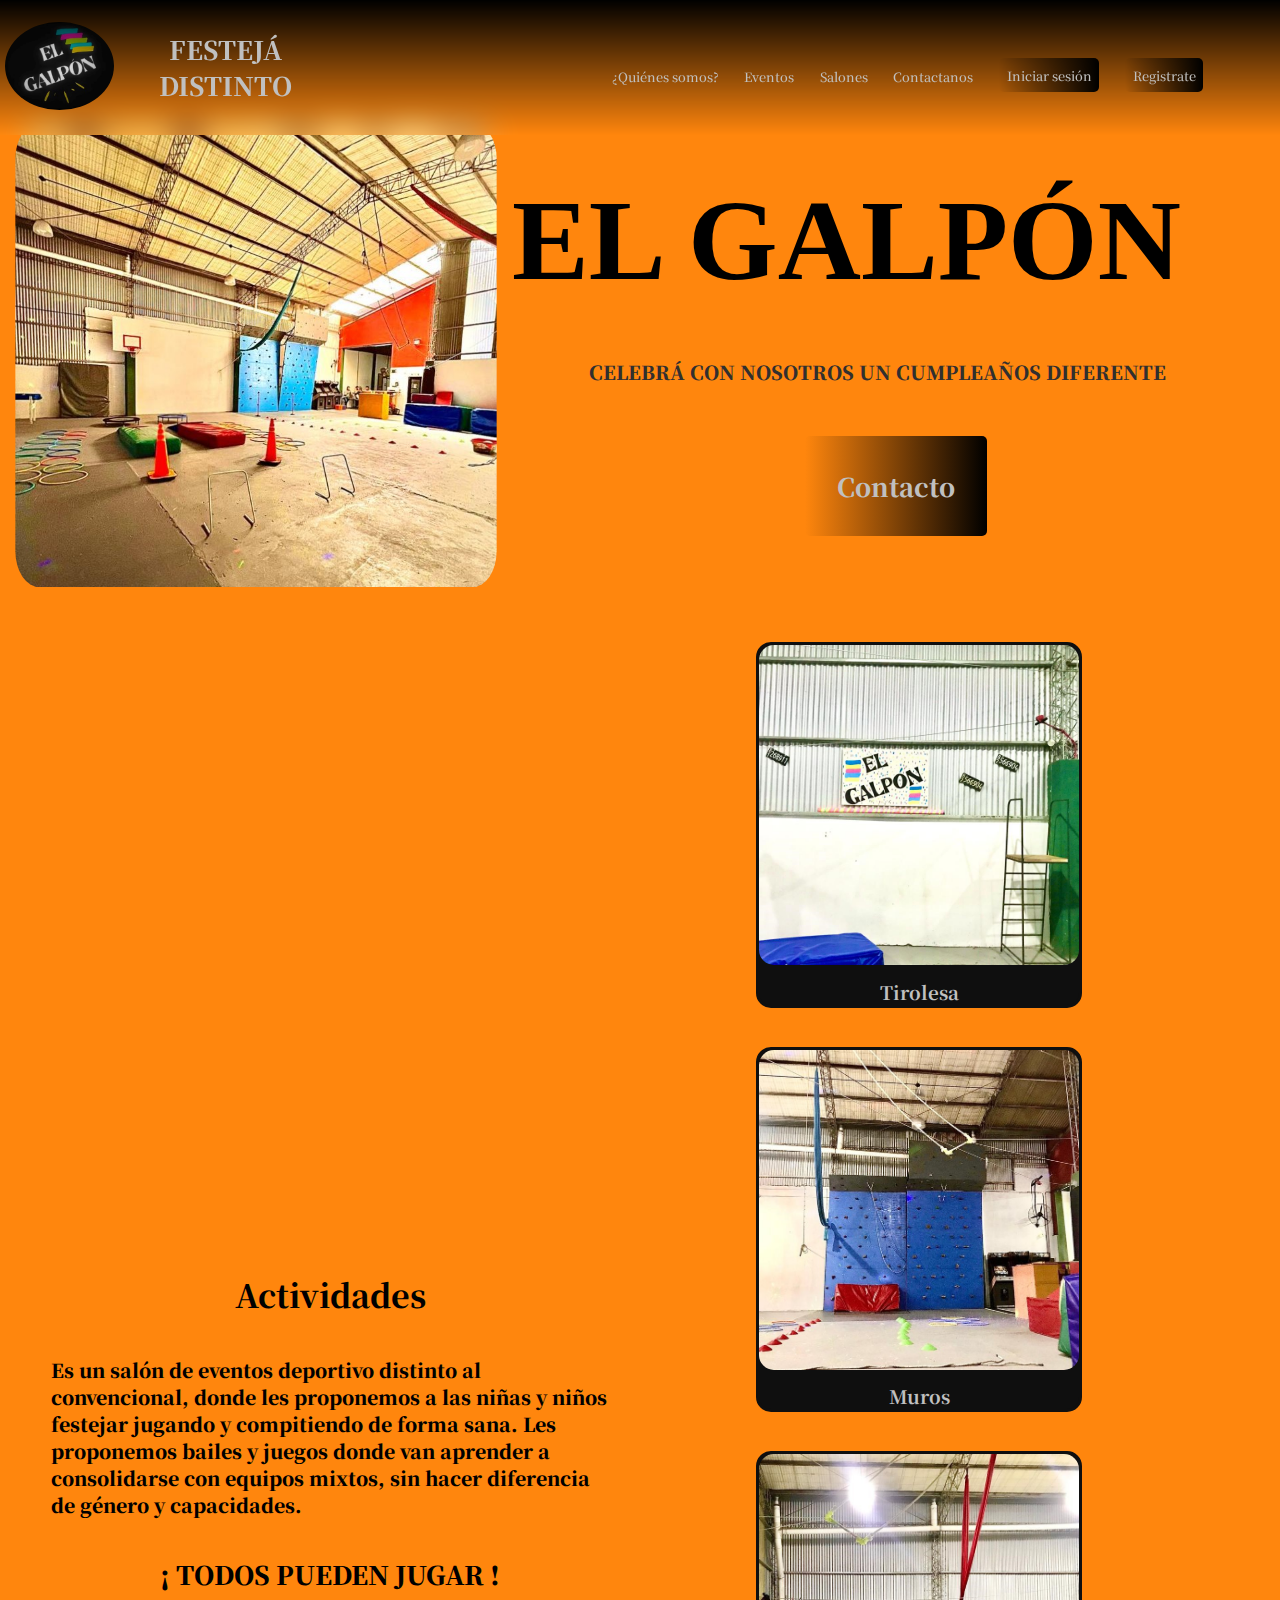
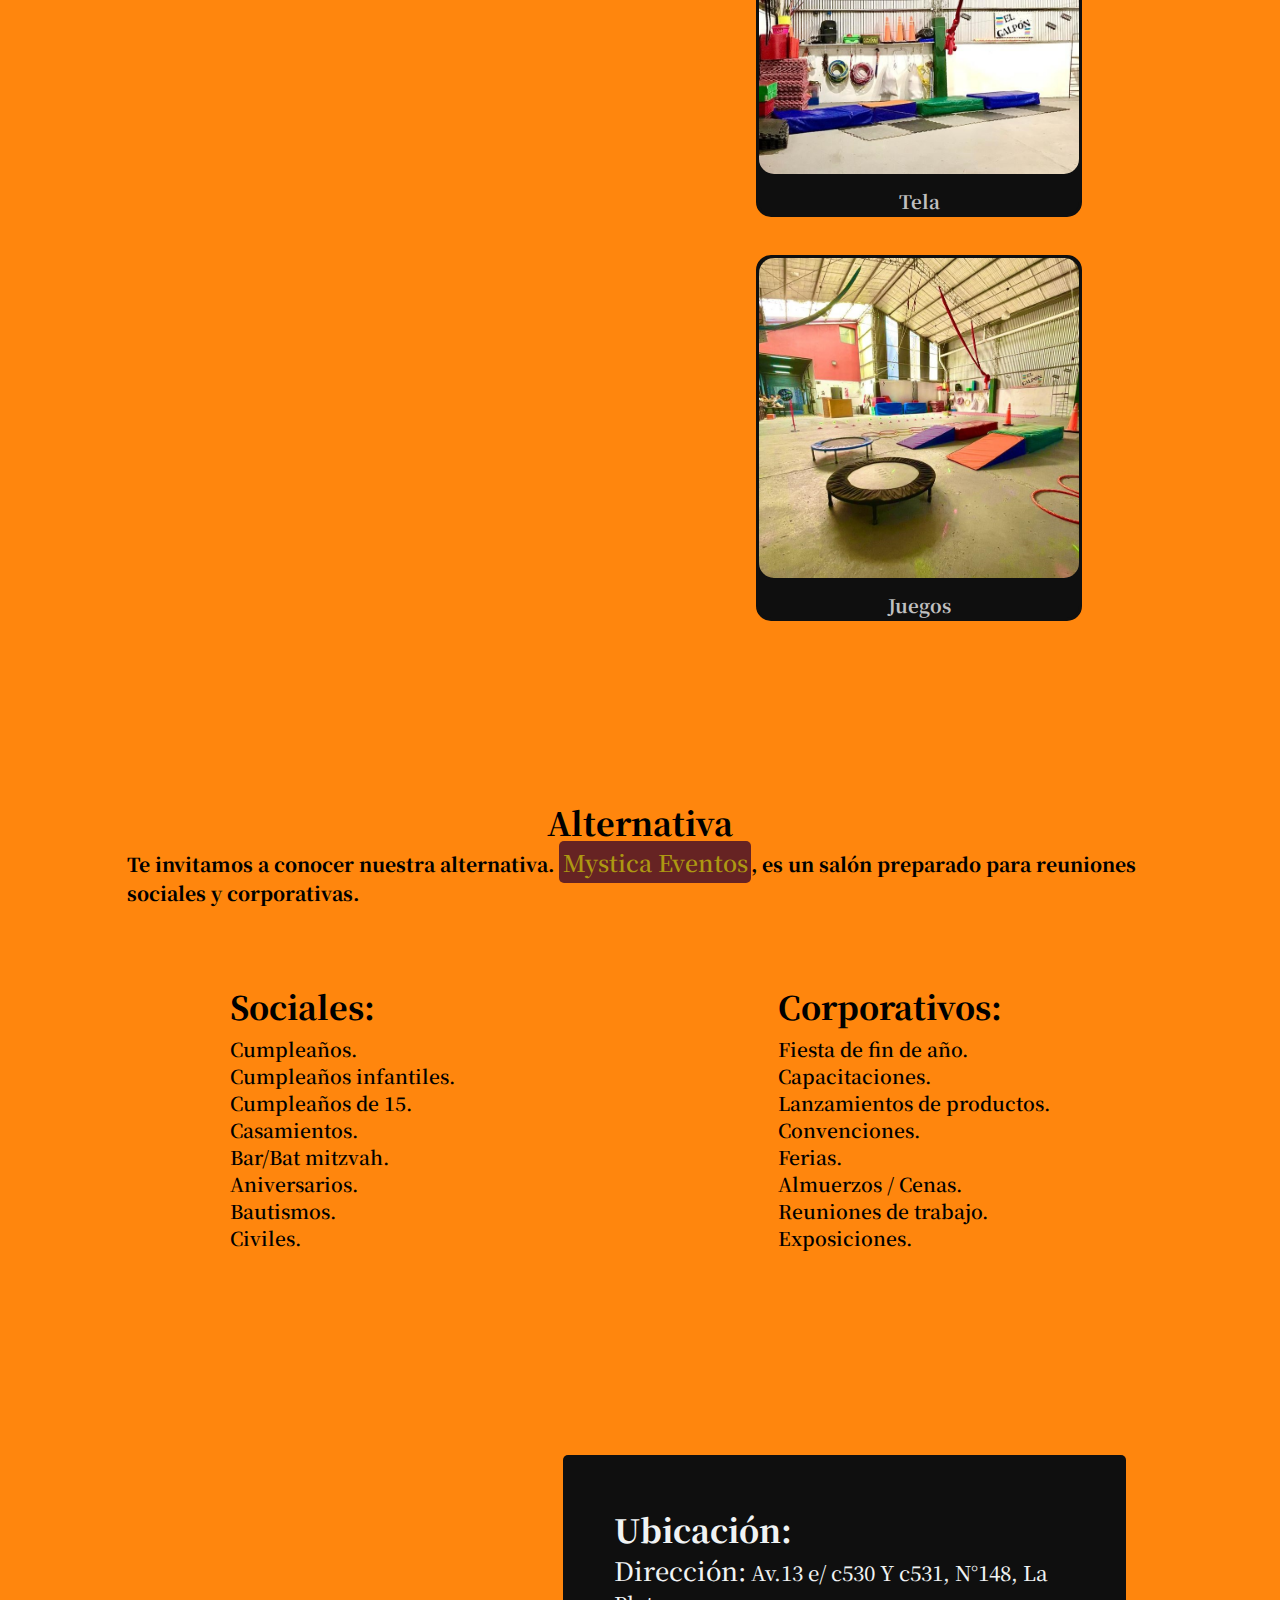
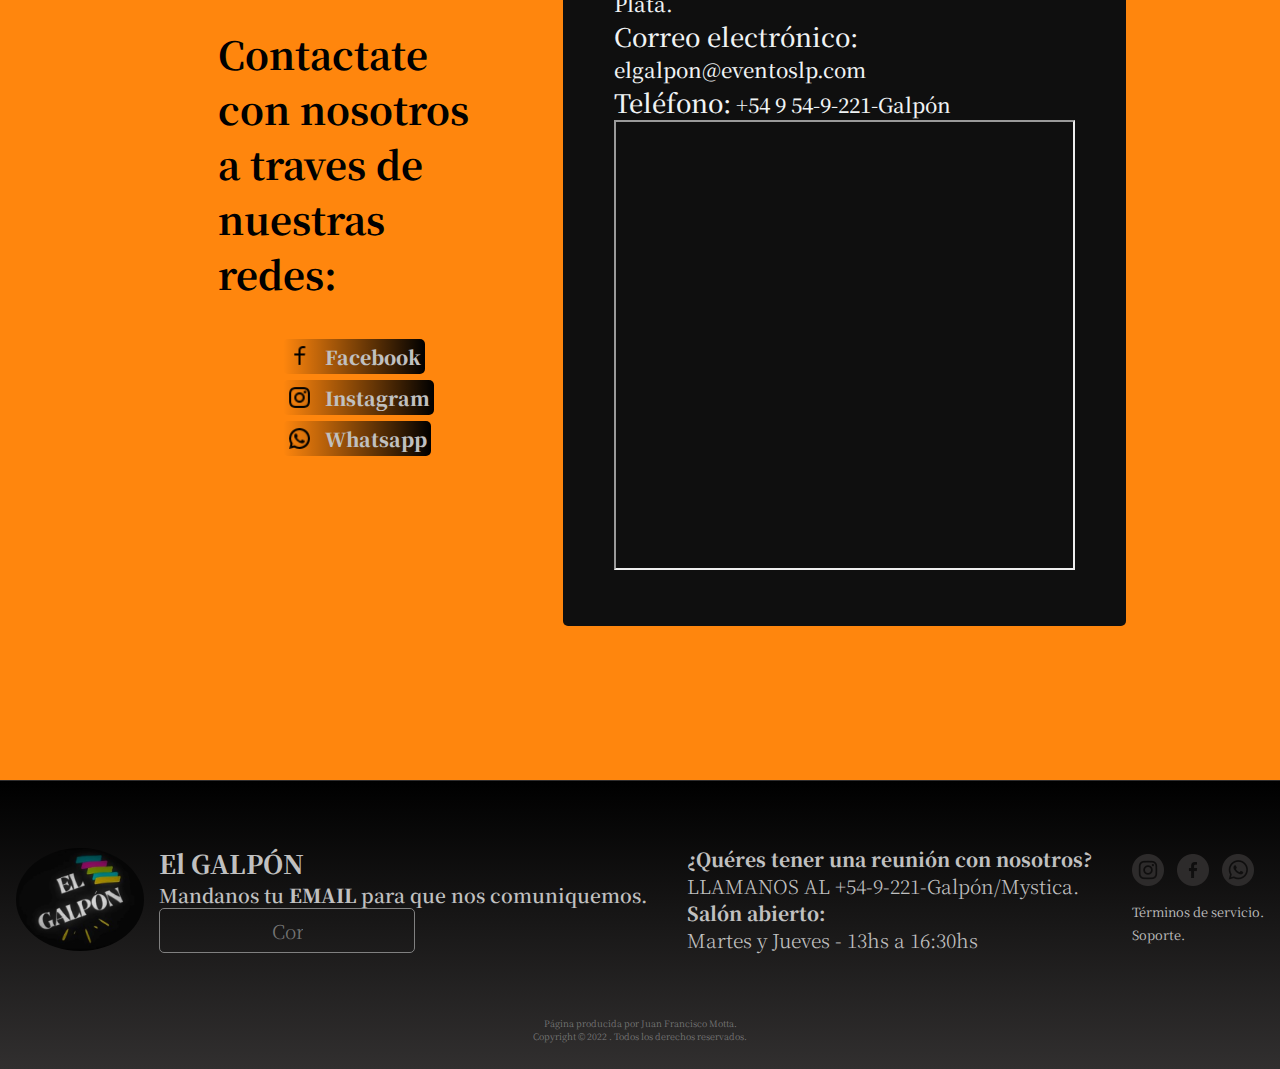
==== index.html @ e2e467c5 "1er-integrador" ====
<!DOCTYPE html>
<html lang="en">
<head>
    <meta charset="UTF-8">
    <meta http-equiv="X-UA-Compatible" content="IE=edge">
    <meta name="viewport" content="width=device-width, initial-scale=1.0">
    <title>El Galpón - eventos</title>
    <link rel="stylesheet" href="stylee.css">
    <link rel="stylesheet" href="animation.css">
    <link rel="stylesheet" href="mediaqueries.css">
</head>
<body>
    <header>
        <div class="navbar-logo">
            <a href="#hero"><img src="elgalpon3.jpg" alt="logo-galpon" class="logo-galpon"></a>
           <a href="#hero"><span>FESTEJÁ DISTINTO </span></a>
        </div>
        <nav class="navbar">
            <ul class="navbar-list">
                <li><a href="#info" target="_blanck">¿Quiénes somos?</a></li>
                <li><a href="#discover" target="_blank">Eventos</a></li>
                <li><a href="#" target="_blank">Salones</a></li>
                <li><a href="#contact" target="_blanck">Contactanos</a></li>
                <li><a href="./log-in.html" target="_blank" class="log-in">Iniciar sesión</a></li>
                <li><a href="./log-in.html" target="_blank" class="log-in">Registrate</a></li>
            </ul>
        </nav>
    </header>
    <main>
        <section id="hero">
            <img src="./juegos1.jpeg" alt="salon" class="img-hero">
            <div class="hero-info">
                <h1>EL GALPÓN</h1>
                <p>CELEBRÁ CON NOSOTROS UN CUMPLEAÑOS DIFERENTE</p>
                <span><a href="#contact">Contacto</a></span> 
            </div>
        </section>
        <section id="log-in-hero">
            <div class="button-hero">
                <a href="./log-in.html">Iniciar sesión | Registrate</a>
            </div>
            <div class="staff">
                <p>(solo para empleadas/os)</p>
            </div>
        </section>
        <section id="info">
            <div class="info-events">
                <h2>Actividades</h2>
                <p>Es un salón de eventos deportivo distinto al convencional, donde les proponemos a las niñas y niños festejar jugando y compitiendo de forma sana. Les proponemos bailes y juegos donde van aprender a consolidarse con equipos mixtos, sin hacer diferencia de género y capacidades.</p>
                <span>¡ TODOS PUEDEN JUGAR !</span> 
            </div>
            <div class="info-events-cards">
                <div class="info-card">
                    <img src="./elgalpon2A.jpg" alt="Tirolesa">
                    <h3>Tirolesa</h3>
                </div>
                <div class="info-card">
                    <img src="./muro2.jpeg" alt="Muros">
                    <h3>Muros</h3>
                </div>
                <div class="info-card">
                    <img src="./1A.jpeg" alt="telon">
                    <h3>Tela</h3>
                </div>
                <div class="info-card">
                    <img src="./juegos2A.jpeg" alt="jugos">
                    <h3>Juegos</h3>
                </div>
            </div>
        </section>
        <section id="discover">
                <div class="discover-text">
                    <h2>Alternativa</h2>
                    <p>Te invitamos a conocer nuestra alternativa. <strong>Mystica Eventos</strong>, es un salón preparado para reuniones sociales y corporativas.</p>
                </div>
                    <div class="list-events">
                        <div class="event">
                                    <h2>Sociales:</h2>
                                    <ul>
                                        <li>Cumpleaños.</li>
                                        <li>Cumpleaños infantiles.</li>
                                        <li>Cumpleaños de 15.</li>
                                        <li>Casamientos.</li>
                                        <li>Bar/Bat mitzvah.</li>
                                        <li>Aniversarios.</li>
                                        <li>Bautismos.</li>
                                        <li>Civiles.</li>
                                    </ul>
                        </div>
                        <div class="event">
                                    <h2>Corporativos:</h2>
                                    <ul>
                                        <li>Fiesta de fin de año.</li>
                                        <li>Capacitaciones.</li>
                                        <li>Lanzamientos de productos.</li>
                                        <li>Convenciones.</li>
                                        <li>Ferias.</li>
                                        <li>Almuerzos / Cenas.</li>
                                        <li>Reuniones de trabajo.</li>
                                        <li>Exposiciones.</li>
                                    </ul>
                        </div>
                    </div>
        </section>
        <section id="contact">
            <div class="contacts">
                <div class="contact-text">
                    <h2>Contactate con nosotros a traves de nuestras redes:</h2>
                </div>
                <div class="icon-contact">
                        <a class="link-contact" href="https://www.facebook.com/mystica.eventos">
                            <img src="./facebook-line.png" alt="FACEBOOK"> Facebook
                        </a>
                        <a class="link-contact" href="https://www.instagram.com/elgalponlaplata/">
                            <img src="instagram-line.png" alt="INSTAGRAM"> Instagram
                        </a>
                        <a href="#" class="link-contact">
                            <img src="whatsapp-line.png" alt="WHATSAPP"> Whatsapp
                        </a>
                </div>
            </div>
            <div class="contact-us">
                <div class="direction">
                    <h2>Ubicación:</h2>
                    <p><strong>Dirección:</strong> Av.13 e/ c530 Y c531, N°148, La Plata.</p>
                    <p><strong>Correo electrónico:</strong> elgalpon@eventoslp.com</p>
                    <p><strong>Teléfono:</strong> +54 9 54-9-221-Galpón </p>
                </div>
                <div class="maps-google">
                    <iframe src="https://www.google.com/maps/embed?pb=!1m18!1m12!1m3!1d3272.0603754816475!2d-57.979591262381184!3d-34.90493433969718!2m3!1f0!2f0!3f0!3m2!1i1024!2i768!4f13.1!3m3!1m2!1s0x95a2e7b9808b9619%3A0x720e975dc8e7f8ea!2sEl%20galp%C3%B3n%20la%20Plata!5e0!3m2!1ses-419!2sar!4v1666710011477!5m2!1ses-419!2sar" allowfullscreen="" loading="lazy" referrerpolicy="no-referrer-when-downgrade" class="map-google"></iframe>
                </div>
            </div>
        </section>
    </main>
    <footer >
        <section id="footer">
            <div class="footer-about-us">
                <div class="mail-footer">
                <img src="elgalpon3.jpg" alt="logo-galpon" class="logo-galpon-footer">
                <div class="mail-text">
                    <h3>El GALPÓN</h3>
                    <form>
                        <p>Mandanos tu <strong>EMAIL</strong> para que nos comuniquemos.</p>
                        <label for="mail"></label>
                        <input type="email" id="mail" class="mail" placeholder="Correo Electronico" >
                    </form>
                </div>
                </div>
                <div class="comunication">
                <h3>¿Quéres tener una reunión con nosotros?</h3>
                <span> LLAMANOS AL +54-9-221-Galpón/Mystica.</span>
                <h3>Salón abierto:</h3> 
                <span> Martes y Jueves - 13hs a 16:30hs</span>
                </div>
                <div class="footer-links">
                <ul class="icons-footer">
                    <li>
                        <a href="https://www.instagram.com/elgalponlaplata/"><img class="icon-footer" src="./instagram.png" alt="INSTAGRAM"></a>
                    </li>
                    <li>
                        <a href="https://www.facebook.com/mystica.eventos"><img class="icon-footer" src="./facebook.png" alt="FACEBOOK"></a>
                    </li>
                    <li>
                        <a href="#"><img class="icon-footer" src="./whatsapp.png"></a>
                    </li>
                </ul>
                <ul class="support">    
                    <li>
                        <a href="#" >Términos de servicio.</a>
                    </li>
                    <li>
                        <a href="#">Soporte.</a>
                    </li>
                </ul>
                </div>
            </div>
            <div class="footer-copyright">
                <p>Página producida por <a href="https://www.instagram.com/franmotta._/">Juan Francisco Motta</a>.</p>
                <p>Copyright © 2022 . Todos los derechos reservados.</p>
            </div>
        </section>
    </footer>
</body>
</html>
---- stylee.css ----
@import url('https://fonts.googleapis.com/css2?family=Noto+Serif+JP&family=Poppins:ital@1&family=Roboto+Condensed:ital@1&display=swap');
:root {
    --bg-white:  #FDFEFE;
    --bg-lightwhite: #F0F3F4;
    --bg-silver: #C0C0C0;
    --bg-gray:  #808080;
    --bg-lightgray: #808080b2;
    --bg-letter: #312F2F;
    --bg-blacki:#0f0f0f;
    --bg-black: #000000;
    --bg-bordo:rgb(102, 35, 35);
    --bg-red:  #922B21;
    --bg-pink:  #dc5eb8;
    --bg-lightrose: #E6B0AA;
    --bg-grimso:  #D98880;
    --bg-grimsom: #E6B0AA;
    --bg-green: #4d9628fb;
    --bg-yellow: #FDE600;
    --bg-blue: #3778D5;
    --bg-lightblue: #89cbdd;
    --bg-lightyellow: #fff200;
    --bg-golden: #ad9812;
    --bg-orange: rgb(255, 134, 13);
    --bg-lightorange:rgb(250, 173, 96);
    
    
}
* {
    margin: 0;
    padding: 0;
    box-sizing: border-box;
    font-family: 'Noto Serif JP', serif;
    text-decoration: none;
    list-style-type: none;
}

header {
    background: linear-gradient(to bottom, var(--bg-black), transparent);
    backdrop-filter: blur(15px);
    width: 100%;
    display: flex;
    justify-content: space-between;
    align-content: center;
    align-items: center;
    height: 15vh;
    padding: 0 0 0 .6vh;
    position: fixed;
    top: 0;
    z-index: 1;
    overflow: visible;
}
.navbar-logo {
    display: flex;
    align-items: center;
    justify-content: center;
    gap: 2.5vw;
}
.navbar-logo span{
    color: var(--bg-silver);
    font-size: 2vw;
    font-weight: 800;
    display: flex;
    justify-content: center;
    align-items: center;
    text-align: center;
}
.logo-galpon{
    max-width: 8.5vw;
}
.navbar {
    display: flex;
    align-items: center;
    justify-content: flex-end;
    align-items: center;
    text-align: center;
    width: 100%;
}

.navbar-list{
    margin-left: 0; 
    padding: 1.2vw 6vw 0 0;
    display: flex;
    align-items: center;
    justify-content: flex-end;
    flex-wrap: nowrap;
    gap: 2vw;
}

.navbar-list a{
    color: var(--bg-silver);
    font-size: 1vw;
    font-weight: 500;
}
.log-in{
    background: linear-gradient(to right, transparent, var(--bg-black));
    color: var(--bg-silver);
    border-radius: 5px;
    padding: .6vw;
    display: block;
    }
main{
    background: var(--bg-orange);
    display: flex;
    flex-direction: column;
    align-items: center;
    justify-content: center;
    color: var(--bg-silver);
    width: 100%;
}
#hero{
    margin-top: 9.3vw;
    width: 100%;
    display: flex;
    align-items: center;
    justify-content: center;
    flex-flow: column row;
}
.hero-info {
    display: flex;
    justify-content: center;
    align-items: center;
    flex-direction: column;
    gap: 4vw;
    width: 70%;
    flex-wrap: wrap;
}
.hero-info h1{
    font-size: 9vw;
    width: 100%;
    font-weight: 800;
    cursor: default;
    color: var(--bg-black);
    font-family: 'DM Serif Display', serif;
}
.hero-info p{
    font-size: 1.5vw;
    font-weight: 900;
    width: 80%;
    color: var(--bg-letter);
    cursor: default;
}
.hero-info span > a{
    background: linear-gradient(to right, var(--bg-orange), var(--bg-black));
    color: var(--bg-silver);
    border-radius: 5px;
    font-size: 2vw;
    font-weight: 800;
    padding: 2.5vw;
    display: flex;
    align-items: center;
    justify-content: center;
}
.img-hero{
    display: flex;
    justify-content: space-between;
    align-items: center;
    border-radius: 3.1vw;
    padding: .3vw 1.2vw;
    max-width: 40vw;
    width: 100%;
}
#log-in-hero{
    display: none;
}
#info {
    display: flex;
    justify-content: space-between;
    align-items: center;
    padding: 4vw;
    width: 100%;
    background-color: var(--bg-orange);
}
.info-events{
    display: flex;
    justify-content: center;
    align-items: center;
    width: 100vw;
    gap: 3vw;
    flex-direction: column;
}
.info-events h2{
    color: var(--bg-black);
    font-size: 2.5vw;
    font-weight: 800;
    cursor: default;
}
.info-events p{
    color: var(--bg-black);
    font-size: 1.5vw;
    font-weight: 900;
    cursor: default;
}
.info-events span {
    font-size: 2vw;
    font-weight: 900;
    color: var(--bg-black);
    cursor: default;
}
.info-events-cards{
    display: flex;
    justify-content: center;
    align-items: center;
    flex-wrap: wrap;
    gap: 3vw;
    max-width: 110vw;
    flex-wrap: wrap;

}
.info-card {
    display: flex;
    justify-content: center;
    align-items: center;
    flex-direction: column;
    gap: 1vw;
    background: var(--bg-blacki);
    color: var(--bg-silver);
    border-radius: 15px;
    border: solid .3vw var(--bg-blacki);
    cursor: default;
}
.info-card img{
    border-radius: 15px;
    max-width: 25vw;
    max-height: 37vh;
    width: 100%;
}
#discover{
    display: flex;
    justify-content: center;
    background: var(--bg-orange);
    width: 100%;
    flex-direction: column;
    padding: 50px;
}
.discover-text{
    display: flex;
    align-items: center;
    justify-content: center;
    flex-direction: column;
    padding: 6vw;
}
.discover-text h2{
    font-size: 2.5vw;
    font-weight: 800;
    color: var(--bg-black);
    cursor: default;
}
.discover-text p{
    font-size: 1.5vw;
    font-weight: 800;
    color: var(--bg-black);
    cursor: default;
}
.discover-text p > strong{
    font-size: 1.8vw;
    font-weight: 600;
    color: var(--bg-golden);
    background: var(--bg-bordo);
    border-radius: 5px;
    padding: .3vw;
}
.list-events {
    display: flex;
    justify-content: space-around;
    align-items: center;
    padding: 0 1.5vw;
}
.event {
    display: flex;
    flex-direction: column;
    gap: .5vw;
    justify-content: center;
    align-self: flex-start;
    list-style: none;
}
.event h2{
    font-size: 2.5vw;
    font-weight: 800;
    color: var(--bg-black);
    cursor: default;

}
.event li{
    font-size: 1.5vw;
    font-weight: 600;
    gap: 0.4vw;
    color: var(--bg-black);
    cursor: default;
}

#contact {
    display: flex;
    justify-content: center;
    align-items: center;
    background: var(--bg-orange);
    width: 100%;
    padding: 12vw;
}
.contacts {
    display: flex;
    justify-content: center;
    align-items: center;
    flex-direction: column;
    padding: 5vw;
    gap: 3vw;
    width: 80vw;
}
.contact-text{
    font-size: 2vw;
    font-weight: 400;
    color: var(--bg-black);
    cursor: default;

}
.contacts img{
    width: 2vw;
}
.icon-contact {
    display: flex;  
    align-items: flex-start;
    flex-direction: column;
    gap: .5vw;
}
.link-contact{
    background: linear-gradient(to left, var(--bg-black), transparent);
}

.icon-contact a {
    font-size: 1.5vw;
    font-weight: 900;
    color: var(--bg-silver);
    display: flex;
    align-items: center;
    gap: 1vw;
    border-radius: 5px;
    padding: .3vw;

}
.contact-us {
    display: flex;
    justify-content: flex-end;
    align-items: center;
    background: var(--bg-blacki);
    flex-direction: column;
    padding: 4vw;
    border-radius: 5px;
    width: 100%;
    max-width: 87vw;
}
.direction {
    display: flex;
    flex-direction: column;
    justify-content: center;
    align-items: flex-start;
}
.direction h2{
    font-size: 2.5vw;
    font-weight: 800;
    color: var(--bg-lightwhite);
}
.direction p>strong{
    font-size: 2vw;
    font-weight: 500;
    color: var(--bg-lightwhite);
}
.direction p{
    font-size: 1.6vw;
    font-weight: 500;
    color: var(--bg-lightwhite)
}

.map-google {
    width: 36vw;
    height: 50vh;

}
/* FOOTER */
footer {
    background: linear-gradient(to top, var(--bg-letter), var(--bg-black));
    border-top: solid 1px var(--bg-letter);
    color: var(--bg-silver);
    display: flex;
    justify-content: space-between;
    align-items: flex-end;
    gap: 5vw;  
    padding: 5vw 1.2vw 2vw ;
    width: 100%;
    flex-wrap: wrap;
} 
#footer {
    display: flex;
    justify-content: center;
    flex-direction: column;
    align-items: center;
    gap: 5vw;
    width: 100%;
}
.footer-about-us{
    display: flex;
    align-items: center;
    justify-content: space-around;
    width: 100%;
    gap: 3vw;
}
.mail-footer {
    display: flex;
    justify-content: center;
    align-items: center;
    gap: 1.2vw;
}
.mail-footer img{
    width: 10vw;
    border-radius: 50%;
}
.mail-text{
    display: flex;
    flex-direction: column;
    justify-content: center;
    align-items: flex-start;
}
.mail-text h3 {
    font-size: 2vw;
    font-weight: 800;
}
.mail-text form{
    display: flex;
    flex-direction: column;
    align-items: flex-start;
    justify-content: center;
    font-size: 1vw;
}
.mail-text form >input{
    font-size: 1.5vw;
    font-weight: 300;
}
.mail-text form > p{
    font-size: 1.5vw;
    font-weight: 600;
}
.mail-text form > input{
    width: 20vw;
    height: 3vw;
}
.comunication{
    display: flex;
    justify-content: center;
    align-items: flex-start;
    flex-direction: column;
}
.comunication h3{
    font-size: 1.5vw;
    font-weight: 800;    
}
.comunication p{
    font-size: 1.3vw;
    font-weight: 300;
}
.comunication span {
    font-size: 1.5vw;
    font-weight: 300;
}
.footer-links {
    display: flex;
    justify-content: flex-start;
    flex-direction: column;
    gap: .6vw   ;
}
.icons-footer{
    display: flex;
    justify-content: flex-start;
    align-items: center;
    gap: 1vw;
}
.footer-links li > a{
    font-size: 1.3vw;
    font-weight: 300;
    color: var(--bg-silver);
}
.footer-links li > a > img{
    max-width: 4vw;
}
.support li > a{
    font-size: 1vw;
    font-weight: 400;
}
.footer-copyright {
    display: flex;
    justify-content: center;
    align-items: center;
    flex-direction: column; 
}
.footer-copyright p,a {
    font-size: 0.7vw;
    font-weight: 300;
    color: var(--bg-gray);
}


/* #pag-log-in */
#session {
    display: flex;
    align-items: center;
    justify-content: center;
    background: linear-gradient(to bottom, var(--bg-black), var(--bg-orange));
    width: 100%;
}
.log-in-session {
    display: flex;
    place-content: center;
    align-items: center;
    gap: 1vw;
    flex-direction: column;
    margin: 9vw;
    padding: 6vw 1vw;
    box-shadow:  7.5vw 2vw 25vw var(--bg-black);
    border-radius: 10px;
    background: transparent;
}
.icon-red {
    max-width: 1.5vw;
}
.log-in-google {
    display: flex;
    justify-content: center;
    align-items: center;
    background: var(--bg-silver);
    color: var(--bg-letter);
    gap: 1.5vw;
    padding: 1.5vw 2.5vw;
    font-size: 1.5vw;
    font-weight: 600;
    border: none;
    border-radius: 5px;
}
.log-in-apple {
    display: flex;
    justify-content: center;
    align-items: center; 
    background: var(--bg-silver);
    color: var(--bg-letter);
    gap: 1.5vw;
    padding: 1.5vw 2.5vw;
    font-size: 1.5vw;
    font-weight: 600;
    border: none;
    border-radius: 5px;
}
.mail-password {
    gap: 1vw;
    display: flex;
    justify-content: center;
    align-items: center;
    flex-direction: column;
}
.mail {
    background: transparent;
    color: var(--bg-black);
    border-radius: 5px;
    border: solid 1px var(--bg-gray);
    padding: 1.7vw 8.7vw;
    font-size: 1.5vw;
    font-weight: 500;
}
.siguiente {
    font-size: 1.7vw;
    font-weight: 300;
    color: var(--bg-black);
    justify-content: center;
    align-items: center;

}
.olv-psw {
    font-size: 1.2vw;
    font-weight: 300;
    color: var(--bg-black);
    justify-content: center;
    align-items: center;
}
    
.olv-psw:hover {
text-decoration: underline;
}
---- animation.css ----
:root {
    --bg-white:  #FDFEFE;
    --bg-lightwhite: #F0F3F4;
    --bg-silver: #C0C0C0;
    --bg-gray:  #808080;
    --bg-letter: #312F2F;
    --bg-blacki:#0f0f0f;
    --bg-black: #000000;
    --bg-bordo:rgb(102, 35, 35);
    --bg-red:  #922B21;
    --bg-pink:  #dc5eb8;
    --bg-lightrose: #E6B0AA;
    --bg-grimso:  #D98880;
    --bg-grimsom: #E6B0AA;
    --bg-green: #4d9628fb;
    --bg-yellow: #FDE600;
    --bg-blue: #3778D5;
    --bg-lightblue: #89cbdd;
    --bg-lightyellow: #fff200;
    --bg-orange: rgb(255, 134, 13);
    --bg-lightorange:rgb(250, 173, 96);
    
    
}
.logo-galpon{
    border-radius: 50%;
    transition:all 1s ease-in-out;
}
.logo-galpon:hover{
    max-width: 12vw;
    transform: rotate(360deg);
    transition:all 1s ease-in-out;
    margin-top: 45px;
}
.log-in:hover{
    background: linear-gradient(to right, var(--bg-black), transparent);
    z-index: -1;
    box-shadow: inset 340px 0 0 0 var(--bg-black);
    -webkit-transition: all ease 1s;
    -moz-transition: all ease 1s;
    transition: all ease 1s;
    text-transform: uppercase;

} 
.hero-info span > a:hover{
    background: linear-gradient(to right, var(--bg-black), transparent);
    z-index: -1;
    box-shadow: inset 340px 0 0 0 var(--bg-black);
    -webkit-transition: all ease 1s;
    -moz-transition: all ease 1s;
    transition: all ease 1s;
    text-transform: uppercase;
}
.info-events span{
    transition: all 0.2s;
}
.info-events span:hover{
    transform: scale(1.5);
}
.info-card{
    transition: all 0.2s;
}
.info-card:hover{
    box-shadow: 4px 2px 10px 2px var(--bg-blacki);
    transform: scale(1.1);
}
.event:hover {
    background: var(--bg-lightorange);
    border-radius: 5px;
    font-style: italic;
}
.link-contact:hover{
    background: linear-gradient(to right, var(--bg-black), transparent);
    box-shadow: inset 340px 0 0 0 var(--bg-lightwhite);
    color: var(--bg-black);
    -webkit-transition: all ease 1s;
    -moz-transition: all ease 1s;
    transition: all ease 1s;
    text-transform: uppercase;
}
.siguiente{
    transition: all 0.2s;
}
.siguiente:hover{
    color: var(--bg-black);
    transform: scale(1.2);
}
.footer-links a:hover{
    text-decoration: underline;
}
.logo-galpon-footer:hover{
    max-width: 40vw;
    transform: rotate3d(1, 1, 1, 360deg);
    transition:all 1s ease-in-out;
}
---- mediaqueries.css ----
@media (max-width: 992px){
    .navbar{
        gap: 10px;
    }
    .navbar-list{
        position: absolute;
        top: 65px;
        width: 90%;
        right: 5%;
        left: 5%;
        flex-direction: column;
        background: transparent;
        border: 2px solid var(--bg-black);
        border-radius: 5px;
        align-items: center;
        padding: 45px 30px;
        gap: 15px;
        z-index: 2;
        display: none;
    }
    .navbar-list a{
        font-size: 18px;
    }
    .hero-info{
        width: 100%;
        text-align: center;
        justify-content: center;
        align-items: center;
        gap:30px;
        padding-top: 5vw;
    }
    .hero-info h1{
        width: 90%;
        max-width: 500px;
        overflow-wrap: break-word;
    }
    .hero-info p{
        width: 60%;
        max-width: 600px;
    }
    .img-hero{
        display: none;
    }
    #info{
        display: flex;
        flex-direction: column;
        justify-content: center;
        align-items: center;
        text-align: center;
        gap: 25px;
    }
    .info-events h2{
        text-align: center;
        width: 80%;
        flex-wrap: wrap;
    }
    .info-events p{
        width: 80%;
        display: flex;
        justify-content: center;
        align-items: center;
        text-align: center;
        overflow-wrap: break-word;
        
    }
    #discover{
        display: flex;
        justify-content: center;
        align-items: center;
        text-align:center ;
        gap: 15px;
        flex-direction: column;
    }
    .list-events{
        display: flex;
        justify-content: center;
        align-items: center;
        text-align: start;
        gap: 15px;
        flex-wrap: wrap;
        flex-direction: column;
    }
    #contact {
        display: flex;
        justify-content: center;
        align-items: center;
        text-align: center;
        flex-direction: column;
        gap: 15px;
    }
    .contact-text{
        display: flex;
        justify-content: center;
        align-items: center;
        text-align: center;
        overflow-wrap: break-word;
    }
    .contact-us{
        display: flex;
        justify-content: flex-end;
        align-items: center;
        flex-direction: column;
        width: 100%;
        max-width: 700px;
    }
    .direction{
        display: flex;
        flex-direction: column;
        justify-content: center;
        text-align: start;
        flex-wrap: wrap;
        width: 100%;
        max-width: 500px;
        overflow-wrap: break-word;
    }
    .map-google{
        width: 80%;
        max-width: 600px;
    }
    footer{
        display: flex;
    }
    /* pag-log-in */
    #session{
        display: flex;
        margin: 0;
    }
    .log-in-session{
        padding: 2vw;
        display: flex;
        justify-content: center;
        align-items: center;
    }
    .log-in-session p{
        display: flex;
        justify-content: center;
        align-items: center;
        text-align: center;
        font-size: 2vw;
    }
    
    #log-in-hero{
        display: flex;
        flex-direction: column;
        justify-content: center;
        align-items: center;
    }
    .button-hero{
        background: linear-gradient(to right, var(--bg-orange), var(--bg-black));
        color: var(--bg-silver);
        border-radius: 5px;
        font-size: 2vw;
        font-weight: 800;
        padding: 2.5vw;
        display: flex;
        align-items: center;
        justify-content: center;
    }
    .button-hero:hover{
        background: linear-gradient(to right, var(--bg-black), transparent);
        z-index: 1;
        box-shadow: inset 340px 0 0 0 var(--bg-black);
        -webkit-transition: all ease 1s;
        -moz-transition: all ease 1s;
        transition: all ease 1s;
        text-transform: uppercase;
    }
    .button-hero a{
        font-size: 2vw;
        font-weight: 800;
        color: var(--bg-silver);
    }
    .staff{
        font-size: 1.2vw;
        color: var(--bg-black);
        font-weight: 500;
        font-style: italic;
    }
    main{
        gap: 2vw;
    }
}
@media (max-width: 700px){
    header {
        display: none;
        z-index: 2;
        position: absolute;
        flex-direction: column;
    }
    .maps-google{
        display: none;
        max-width: 200px;
    }
    #discover{
        padding: 3vw;
    }
    #contact{
        padding: 3vw;
    }
/* pag-log-in*/
    .log-in-session{
        display: flex;
        text-align: center;
    }
}
@media (max-width: 300px){
    #hero{
        margin: 5vw;
    }
    .info-events-cards{
        display:none;
    }
    #discover{
        padding: 0;
    }
    .footer-about-us{
        display: flex;
        flex-direction: column;
        align-items: center;
        justify-content: center;
        gap:2vw
    }
    .mail-footer{
        flex-direction: column;
    }
    .mail-text{
        gap:1vw;
        display: flex;
        justify-content: center;
        align-items: center;
    }
    .mail-text form {
        gap:2vw;
        display: flex;
        justify-content: center;
        align-items: center;
    }
    .support{
        display: flex;
        flex-direction: column;
        gap: 1vw;
    }
    .footer-copyright{
        font-size: 2vw;
    }
/* pag-log-in */
    .log-in-session{
        font-size: 2.2vw;
    }
}
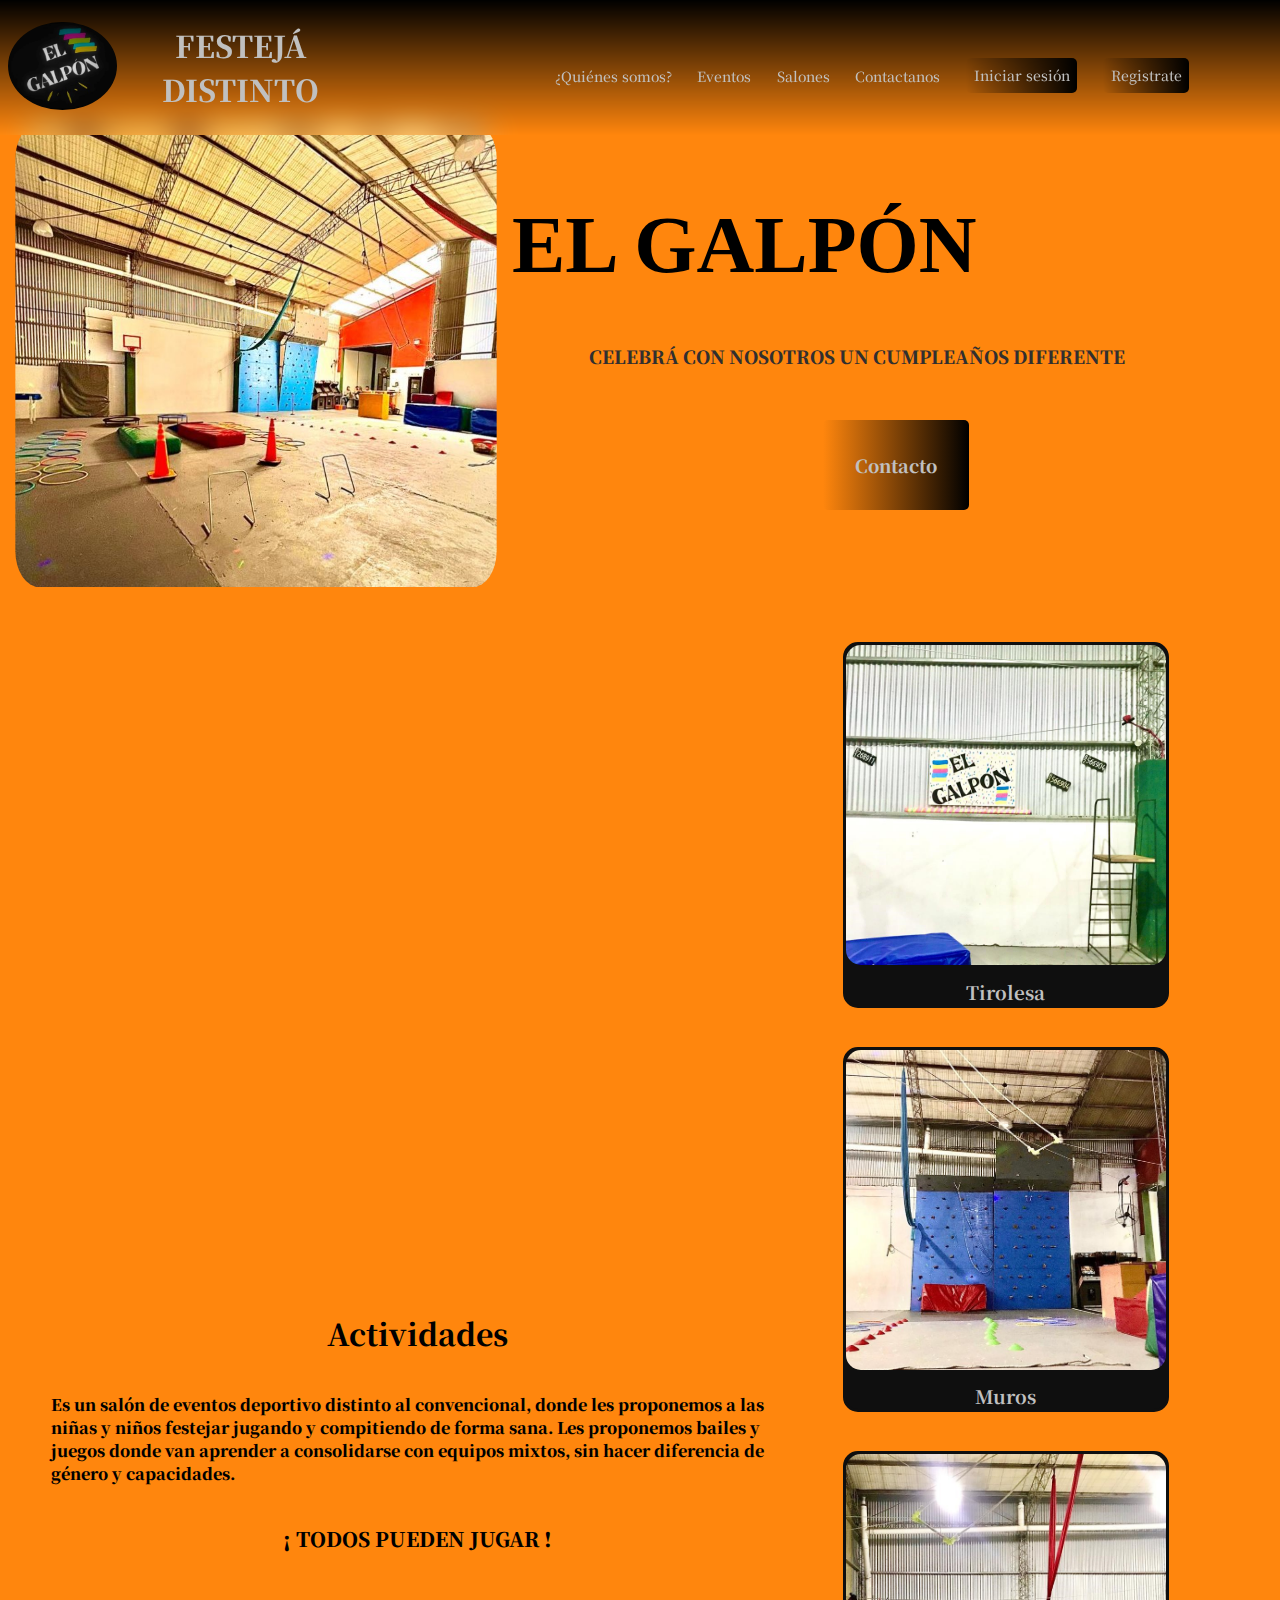
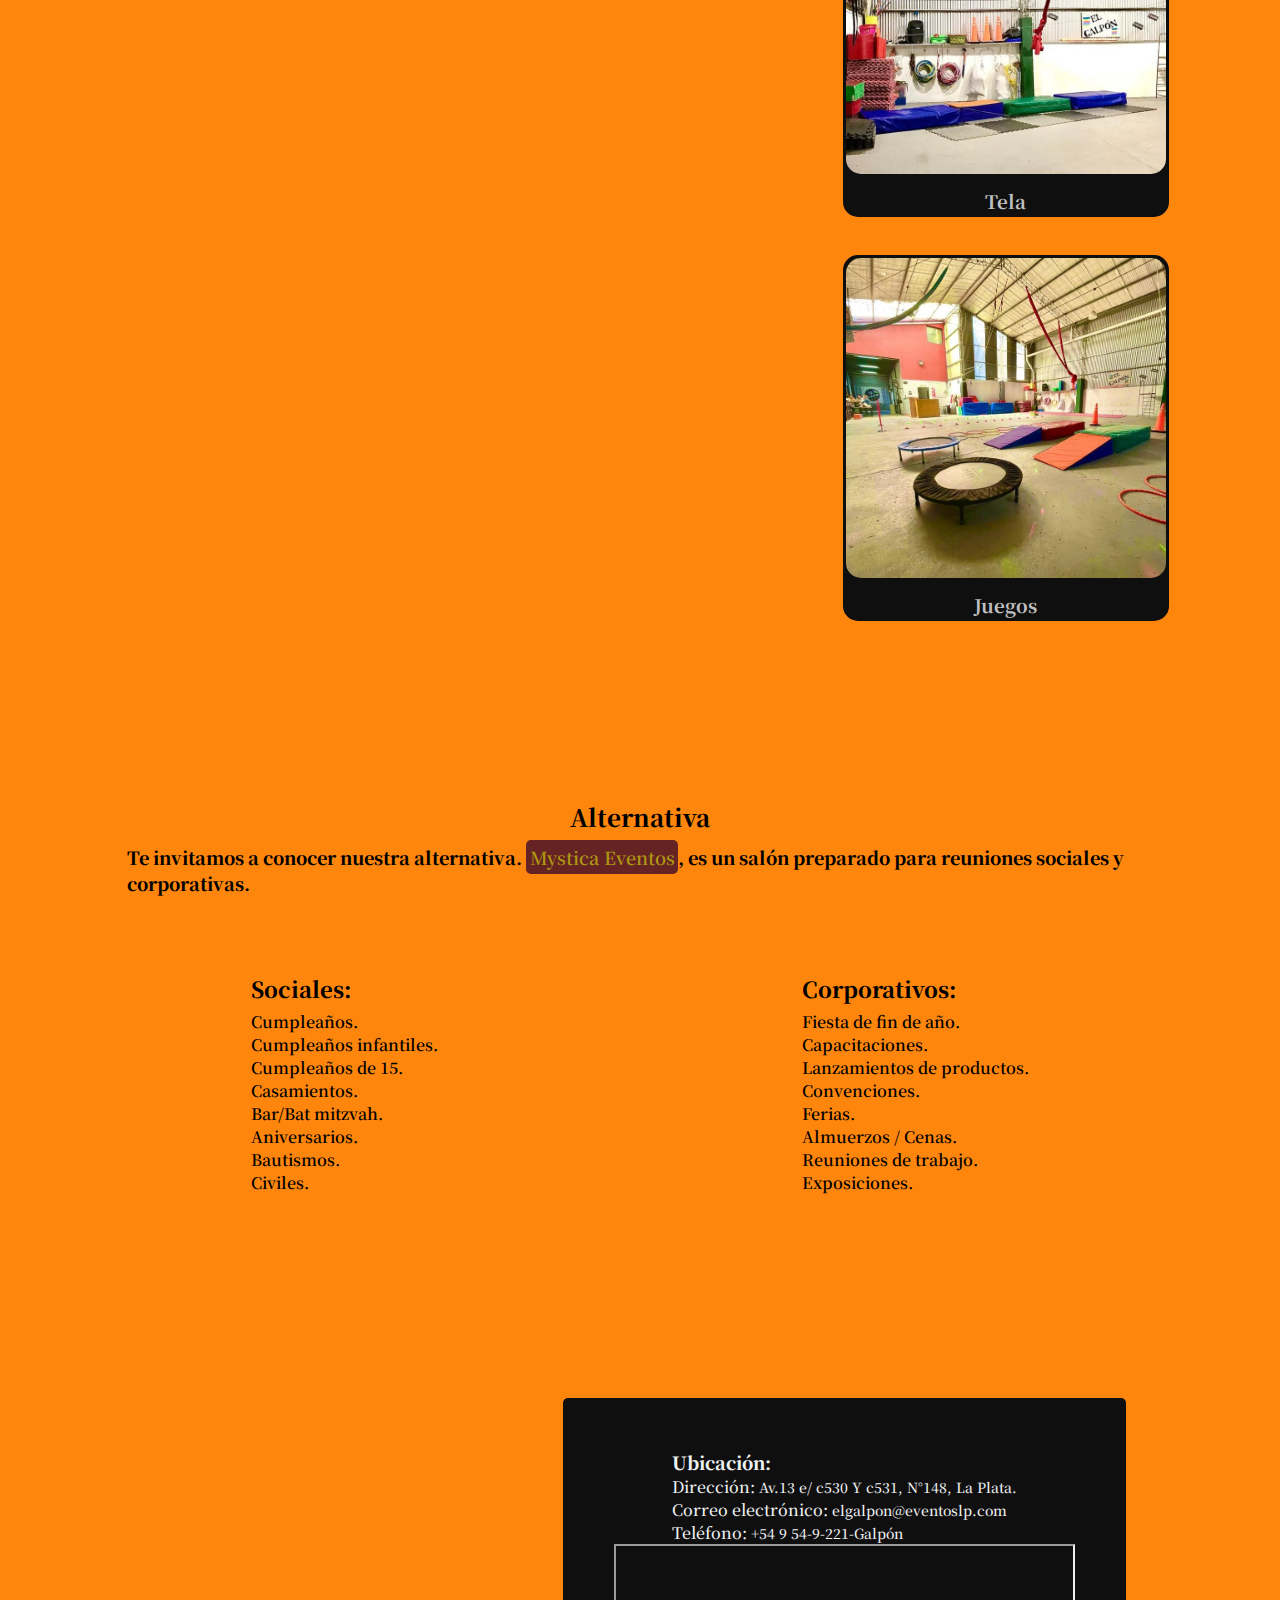
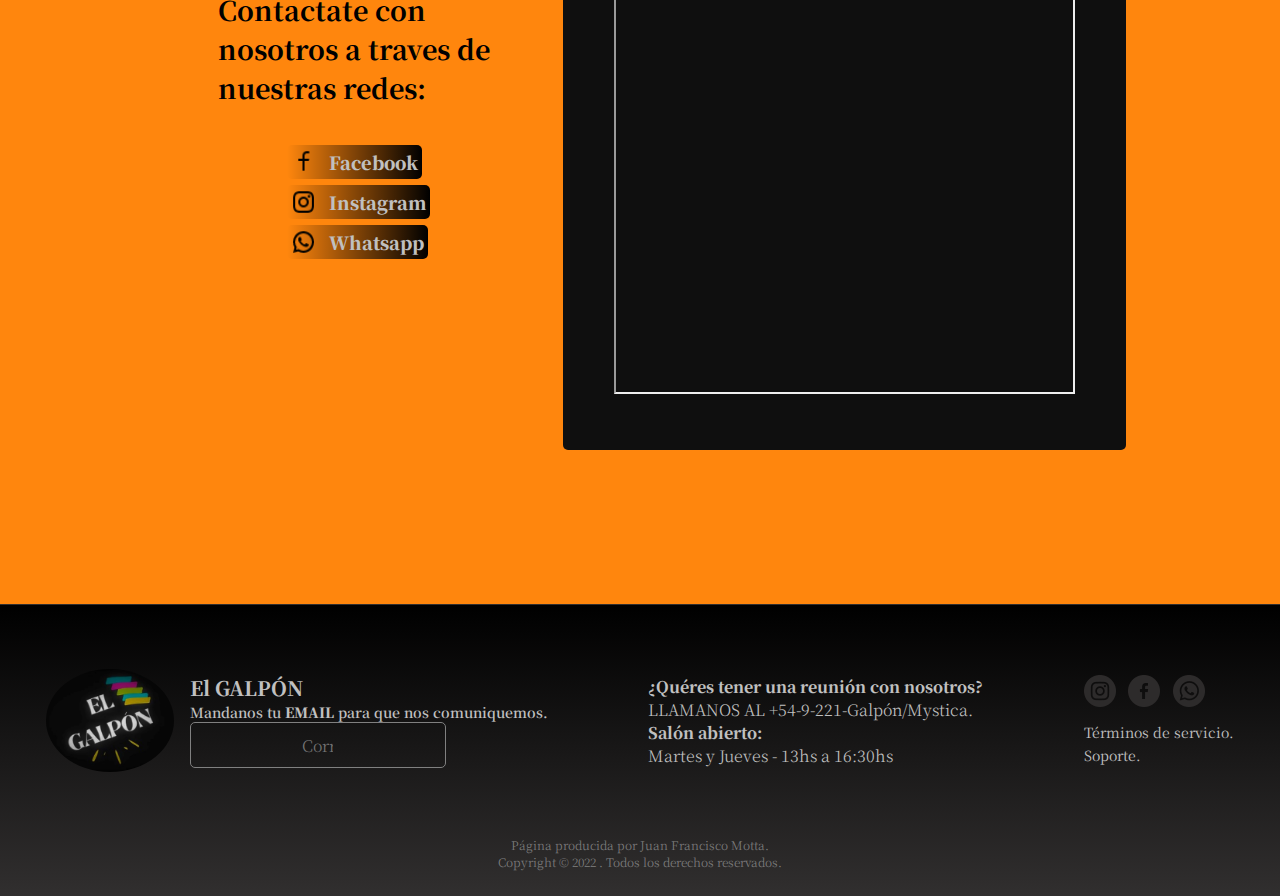
==== commit 90a895a1: "fuentes" ====
--- a/index.html
+++ b/index.html
@@ -12,18 +12,23 @@
 <body>
     <header>
         <div class="navbar-logo">
-            <a href="#hero"><img src="elgalpon3.jpg" alt="logo-galpon" class="logo-galpon"></a>
-           <a href="#hero"><span>FESTEJÁ DISTINTO </span></a>
+            <a href="#hero" target="_self"><img src="elgalpon3.jpg" alt="logo-galpon" class="logo-galpon"></a>
+           <a href="#hero" target="_self"><span>FESTEJÁ DISTINTO </span></a>
         </div>
         <nav class="navbar">
+            <label for="menu-toggle" class="menu-label">
+                <img src="./menu-rectangles.png" alt="menu" class="menu-icon">
+            </label>
+            <input type="checkbox" id="menu-toggle">
             <ul class="navbar-list">
-                <li><a href="#info" target="_blanck">¿Quiénes somos?</a></li>
-                <li><a href="#discover" target="_blank">Eventos</a></li>
-                <li><a href="#" target="_blank">Salones</a></li>
-                <li><a href="#contact" target="_blanck">Contactanos</a></li>
-                <li><a href="./log-in.html" target="_blank" class="log-in">Iniciar sesión</a></li>
-                <li><a href="./log-in.html" target="_blank" class="log-in">Registrate</a></li>
+                <li><a href="#info" target="_self">¿Quiénes somos?</a></li>
+                <li><a href="#discover" target="_self">Eventos</a></li>
+                <li><a href="#" target="_self">Salones</a></li>
+                <li><a href="#contact" target="_self">Contactanos</a></li>
+                <li><a href="./log-in.html" target="_self" class="log-in">Iniciar sesión</a></li>
+                <li><a href="./log-in.html" target="_self" class="log-in">Registrate</a></li>
             </ul>
+            
         </nav>
     </header>
     <main>
--- a/stylee.css
+++ b/stylee.css
@@ -17,7 +17,7 @@
     --bg-green: #4d9628fb;
     --bg-yellow: #FDE600;
     --bg-blue: #3778D5;
-    --bg-lightblue: #89cbdd;
+    --bg-lightblue: #89cbdd;    
     --bg-lightyellow: #fff200;
     --bg-golden: #ad9812;
     --bg-orange: rgb(255, 134, 13);
@@ -43,7 +43,8 @@
     align-content: center;
     align-items: center;
     height: 15vh;
-    padding: 0 0 0 .6vh;
+    margin: 0px 0px 0px 0px;
+    padding: 0px 14px 0px 8px;
     position: fixed;
     top: 0;
     z-index: 1;
@@ -57,7 +58,7 @@
 }
 .navbar-logo span{
     color: var(--bg-silver);
-    font-size: 2vw;
+    font-size: 30px;
     font-weight: 800;
     display: flex;
     justify-content: center;
@@ -88,7 +89,7 @@
 
 .navbar-list a{
     color: var(--bg-silver);
-    font-size: 1vw;
+    font-size: 14px;
     font-weight: 500;
 }
 .log-in{
@@ -97,7 +98,13 @@
     border-radius: 5px;
     padding: .6vw;
     display: block;
-    }
+}
+#menu-toggle , .menu-label{
+    display: none;
+}
+.menu-label:checked{
+    background: var(--bg-blacki);
+}
 main{
     background: var(--bg-orange);
     display: flex;
@@ -106,6 +113,9 @@
     justify-content: center;
     color: var(--bg-silver);
     width: 100%;
+}
+section{
+    max-width: 100%;
 }
 #hero{
     margin-top: 9.3vw;
@@ -125,7 +135,7 @@
     flex-wrap: wrap;
 }
 .hero-info h1{
-    font-size: 9vw;
+    font-size: 80px;
     width: 100%;
     font-weight: 800;
     cursor: default;
@@ -133,7 +143,7 @@
     font-family: 'DM Serif Display', serif;
 }
 .hero-info p{
-    font-size: 1.5vw;
+    font-size: 18px;
     font-weight: 900;
     width: 80%;
     color: var(--bg-letter);
@@ -143,7 +153,7 @@
     background: linear-gradient(to right, var(--bg-orange), var(--bg-black));
     color: var(--bg-silver);
     border-radius: 5px;
-    font-size: 2vw;
+    font-size: 18px;
     font-weight: 800;
     padding: 2.5vw;
     display: flex;
@@ -174,24 +184,24 @@
     display: flex;
     justify-content: center;
     align-items: center;
-    width: 100vw;
+    width: 10z0vw;
     gap: 3vw;
     flex-direction: column;
 }
 .info-events h2{
     color: var(--bg-black);
-    font-size: 2.5vw;
+    font-size: 30px;
     font-weight: 800;
     cursor: default;
 }
 .info-events p{
     color: var(--bg-black);
-    font-size: 1.5vw;
+    font-size: 16px;
     font-weight: 900;
     cursor: default;
 }
 .info-events span {
-    font-size: 2vw;
+    font-size: 20px;
     font-weight: 900;
     color: var(--bg-black);
     cursor: default;
@@ -238,21 +248,22 @@
     justify-content: center;
     flex-direction: column;
     padding: 6vw;
+    gap: 10px;
 }
 .discover-text h2{
-    font-size: 2.5vw;
+    font-size: 24px;
     font-weight: 800;
     color: var(--bg-black);
     cursor: default;
 }
 .discover-text p{
-    font-size: 1.5vw;
+    font-size: 18px;
     font-weight: 800;
     color: var(--bg-black);
     cursor: default;
 }
 .discover-text p > strong{
-    font-size: 1.8vw;
+    font-size: 18px;
     font-weight: 600;
     color: var(--bg-golden);
     background: var(--bg-bordo);
@@ -274,16 +285,16 @@
     list-style: none;
 }
 .event h2{
-    font-size: 2.5vw;
+    font-size: 22px;
     font-weight: 800;
     color: var(--bg-black);
     cursor: default;
 
 }
 .event li{
-    font-size: 1.5vw;
+    font-size: 16px;
     font-weight: 600;
-    gap: 0.4vw;
+    gap: 1.4vw;
     color: var(--bg-black);
     cursor: default;
 }
@@ -306,7 +317,7 @@
     width: 80vw;
 }
 .contact-text{
-    font-size: 2vw;
+    font-size: 18px;
     font-weight: 400;
     color: var(--bg-black);
     cursor: default;
@@ -326,7 +337,7 @@
 }
 
 .icon-contact a {
-    font-size: 1.5vw;
+    font-size: 18px;
     font-weight: 900;
     color: var(--bg-silver);
     display: flex;
@@ -354,17 +365,17 @@
     align-items: flex-start;
 }
 .direction h2{
-    font-size: 2.5vw;
+    font-size: 18px;
     font-weight: 800;
     color: var(--bg-lightwhite);
 }
 .direction p>strong{
-    font-size: 2vw;
+    font-size: 16px;
     font-weight: 500;
     color: var(--bg-lightwhite);
 }
 .direction p{
-    font-size: 1.6vw;
+    font-size: 14px;
     font-weight: 500;
     color: var(--bg-lightwhite)
 }
@@ -394,6 +405,7 @@
     align-items: center;
     gap: 5vw;
     width: 100%;
+    margin-bottom: 0;
 }
 .footer-about-us{
     display: flex;
@@ -419,7 +431,7 @@
     align-items: flex-start;
 }
 .mail-text h3 {
-    font-size: 2vw;
+    font-size: 20px;
     font-weight: 800;
 }
 .mail-text form{
@@ -427,14 +439,14 @@
     flex-direction: column;
     align-items: flex-start;
     justify-content: center;
-    font-size: 1vw;
+    font-size: 18px;
 }
 .mail-text form >input{
-    font-size: 1.5vw;
+    font-size: 16px;
     font-weight: 300;
 }
 .mail-text form > p{
-    font-size: 1.5vw;
+    font-size: 14px;
     font-weight: 600;
 }
 .mail-text form > input{
@@ -448,15 +460,15 @@
     flex-direction: column;
 }
 .comunication h3{
-    font-size: 1.5vw;
+    font-size: 16px;
     font-weight: 800;    
 }
 .comunication p{
-    font-size: 1.3vw;
+    font-size: 14px;
     font-weight: 300;
 }
 .comunication span {
-    font-size: 1.5vw;
+    font-size: 16px;
     font-weight: 300;
 }
 .footer-links {
@@ -472,7 +484,7 @@
     gap: 1vw;
 }
 .footer-links li > a{
-    font-size: 1.3vw;
+    font-size: 14px;
     font-weight: 300;
     color: var(--bg-silver);
 }
@@ -480,7 +492,7 @@
     max-width: 4vw;
 }
 .support li > a{
-    font-size: 1vw;
+    font-size: 14px;
     font-weight: 400;
 }
 .footer-copyright {
@@ -490,7 +502,7 @@
     flex-direction: column; 
 }
 .footer-copyright p,a {
-    font-size: 0.7vw;
+    font-size: 12px;
     font-weight: 300;
     color: var(--bg-gray);
 }
@@ -503,6 +515,7 @@
     justify-content: center;
     background: linear-gradient(to bottom, var(--bg-black), var(--bg-orange));
     width: 100%;
+    margin-top: 9.3vw;
 }
 .log-in-session {
     display: flex;
@@ -527,7 +540,7 @@
     color: var(--bg-letter);
     gap: 1.5vw;
     padding: 1.5vw 2.5vw;
-    font-size: 1.5vw;
+    font-size: 16px;
     font-weight: 600;
     border: none;
     border-radius: 5px;
@@ -540,7 +553,7 @@
     color: var(--bg-letter);
     gap: 1.5vw;
     padding: 1.5vw 2.5vw;
-    font-size: 1.5vw;
+    font-size: 16px;
     font-weight: 600;
     border: none;
     border-radius: 5px;
@@ -558,11 +571,11 @@
     border-radius: 5px;
     border: solid 1px var(--bg-gray);
     padding: 1.7vw 8.7vw;
-    font-size: 1.5vw;
+    font-size: 16px;
     font-weight: 500;
 }
 .siguiente {
-    font-size: 1.7vw;
+    font-size: 20px;
     font-weight: 300;
     color: var(--bg-black);
     justify-content: center;
@@ -570,7 +583,7 @@
 
 }
 .olv-psw {
-    font-size: 1.2vw;
+    font-size: 14px;
     font-weight: 300;
     color: var(--bg-black);
     justify-content: center;
--- a/mediaqueries.css
+++ b/mediaqueries.css
@@ -1,53 +1,120 @@
+:root {
+    --bg-white:  #FDFEFE;
+    --bg-lightwhite: #F0F3F4;
+    --bg-silver: #C0C0C0;
+    --bg-black: #000000;
+    --bg-bordo:rgb(102, 35, 35);
+    --bg-red:  #922B21;
+    --bg-pink:  #dc5eb8;
+    --bg-lightrose: #E6B0AA;
+    --bg-grimso:  #D98880;
+    --bg-grimsom: #E6B0AA;
+    --bg-green: #4d9628fb;
+    --bg-yellow: #FDE600;
+    --bg-blue: #3778D5;
+    --bg-lightblue: #89cbdd;
+    --bg-lightyellow: #fff200;
+    --bg-golden: #ad9812;
+    --bg-orange: rgb(255, 134, 13);
+    --bg-lightorange:rgb(250, 173, 96);
+    
+    
+}
+* {
+    margin: 0;
+    padding: 0;
+    box-sizing: border-box;
+    font-family: 'Noto Serif JP', serif;
+    text-decoration: none;
+    list-style-type: none;
+}
 @media (max-width: 992px){
+    header {
+        backdrop-filter: none;
+        width: 100%;
+        max-width: 956px;
+    }
+    
     .navbar{
-        gap: 10px;
+        gap: 24px;
+        width: 100%;
+        margin-right: 18px;
     }
     .navbar-list{
         position: absolute;
-        top: 65px;
-        width: 90%;
-        right: 5%;
-        left: 5%;
-        flex-direction: column;
-        background: transparent;
+        top: 0vw;
+        width: 55%;
+        right: 45%;
+        left: 38vw;
+        background: var(--bg-blacki);
         border: 2px solid var(--bg-black);
-        border-radius: 5px;
-        align-items: center;
-        padding: 45px 30px;
-        gap: 15px;
+        border-radius: 0px 0px 5px 5px;
+        border-top: 0px;
+        padding: 5.4vw 3.5vw;
+        gap: 1.5vw;
         z-index: 2;
         display: none;
+        align-items: flex-end;
+        text-align: end;
+        flex-direction: column;
     }
     .navbar-list a{
-        font-size: 18px;
+        font-size: 20px;
+    }
+    .menu-label{
+        display: flex;
+        cursor: pointer;
+    }
+    .menu-label img{
+        max-width: 100px;
+    }
+    #menu-toggle:checked + .navbar-list {
+        display: flex;
+    }
+    #hero{
+        margin-top: 15vw;
+    }
+    main{
+        width: 100%;
     }
     .hero-info{
         width: 100%;
         text-align: center;
         justify-content: center;
         align-items: center;
-        gap:30px;
+        gap:3.5vw;
         padding-top: 5vw;
     }
     .hero-info h1{
         width: 90%;
-        max-width: 500px;
+        max-width: 60vw;
         overflow-wrap: break-word;
     }
     .hero-info p{
         width: 60%;
-        max-width: 600px;
+        max-width: 70vw;
     }
     .img-hero{
         display: none;
     }
+    .log-in:hover{
+        font-weight: 800;
+        color: var(--bg-black);
+        background: linear-gradient(to right, transparent, var(--bg-lightwhite));
+        z-index: -1;
+        box-shadow: inset 340px 0 0 0 var(--bg-white);
+        -webkit-transition: all ease 1s;
+        -moz-transition: all ease 1s;
+        transition: all ease 1s;
+        text-transform: uppercase;
+    } 
     #info{
         display: flex;
         flex-direction: column;
         justify-content: center;
         align-items: center;
         text-align: center;
-        gap: 25px;
+        gap: 3vw;
     }
     .info-events h2{
         text-align: center;
@@ -68,7 +135,7 @@
         justify-content: center;
         align-items: center;
         text-align:center ;
-        gap: 15px;
+        gap: 1.5vw;
         flex-direction: column;
     }
     .list-events{
@@ -76,7 +143,7 @@
         justify-content: center;
         align-items: center;
         text-align: start;
-        gap: 15px;
+        gap: 1.5vw;
         flex-wrap: wrap;
         flex-direction: column;
     }
@@ -86,7 +153,7 @@
         align-items: center;
         text-align: center;
         flex-direction: column;
-        gap: 15px;
+        gap: 1.5vw;
     }
     .contact-text{
         display: flex;
@@ -110,7 +177,7 @@
         text-align: start;
         flex-wrap: wrap;
         width: 100%;
-        max-width: 500px;
+        max-width: 62.5vw;
         overflow-wrap: break-word;
     }
     .map-google{
@@ -136,7 +203,7 @@
         justify-content: center;
         align-items: center;
         text-align: center;
-        font-size: 2vw;
+        font-size: 16px;
     }
     
     #log-in-hero{
@@ -149,7 +216,7 @@
         background: linear-gradient(to right, var(--bg-orange), var(--bg-black));
         color: var(--bg-silver);
         border-radius: 5px;
-        font-size: 2vw;
+        font-size: 16px;
         font-weight: 800;
         padding: 2.5vw;
         display: flex;
@@ -166,30 +233,90 @@
         text-transform: uppercase;
     }
     .button-hero a{
-        font-size: 2vw;
+        font-size: 18px;
         font-weight: 800;
         color: var(--bg-silver);
     }
     .staff{
-        font-size: 1.2vw;
+        font-size: 14px;
         color: var(--bg-black);
-        font-weight: 500;
+        font-weight: 600;
         font-style: italic;
     }
+    
+    
     main{
         gap: 2vw;
     }
 }
+
 @media (max-width: 700px){
-    header {
-        display: none;
+    header{
+        display: flex;
+        background: linear-gradient(to bottom, var(--bg-black), transparent);
+        backdrop-filter: none;
+        height: 15vw;
+    }
+    .navbar-logo {
+        display: none;
+    }
+    .navbar:checked{
+        background: var(--bg-blacki);
+        backdrop-filter: blur(15px);
+
+    }
+    .navbar-list{
+        position: absolute;
+        top: 0vw;
+        width: 55%;
+        right: 2.5vw;
+        left: 37vw;
+        background: var(--bg-blacki);
+        border: 2px solid var(--bg-black);
+        border-radius: 0px 0px 5px 5px;
+        border-top: 0px;
+        padding: 4vw 3vw;
+        gap: 2.5vw;
         z-index: 2;
-        position: absolute;
-        flex-direction: column;
+        display: none;
+        align-items: flex-end;
+        justify-content: space-around;
+        flex-direction: column;
+    }
+    .navbar-list a{
+        font-size: 18px;
+    }
+    .menu-label{
+        display: flex;
+        cursor: pointer;
+    }
+    .menu-label img{
+        max-width: 4vw;
+        margin-right: 1.5vw;
+    }
+    #menu-toggle:checked + .navbar-list {
+        display: flex;
+    }
+    #hero{
+        margin-top: 15vw
+    }
+    .log-in:hover{
+        font-weight: 800;
+        color: var(--bg-black);
+        background: linear-gradient(to right, transparent, var(--bg-lightwhite));
+        z-index: -1;
+        box-shadow: inset 340px 0 0 0 var(--bg-white);
+        -webkit-transition: all ease 1s;
+        -moz-transition: all ease 1s;
+        transition: all ease 1s;
+        text-transform: uppercase;
+    } 
+    main{
+        width: 100%;
     }
     .maps-google{
         display: none;
-        max-width: 200px;
+        max-width: 23vw;
     }
     #discover{
         padding: 3vw;
@@ -198,20 +325,74 @@
         padding: 3vw;
     }
 /* pag-log-in*/
+    #session{
+        margin-top: 9.3vw;
+
+    }
     .log-in-session{
         display: flex;
         text-align: center;
     }
 }
 @media (max-width: 300px){
+    header{
+        margin-top: 0;
+        padding: 3vw 1vw;
+        display: flex;
+        background: linear-gradient(to bottom, var(--bg-black), transparent 30%);
+        backdrop-filter: none;
+    }
+    .navbar{
+        margin: 0px 10px;
+    }
+    .navbar-logo {
+        display: none;
+    }
+    .navbar-list{
+        position: absolute;
+        top: 0vw;
+        width: 70%;
+        right: .5vw;
+        left: 18vw;
+        background: var(--bg-blacki);
+        border: 2px solid var(--bg-black);
+        border-radius: 0px 0px 5px 5px;
+        border-top: 0px;
+        padding: 1.2vw 2vw;
+        gap: .9vw;
+        z-index: 2;
+        display: none;
+        align-items: flex-end;
+        flex-direction: column;
+    }
+    .navbar-list a{
+        font-size: 3.5vw;
+    }
+    .menu-label{
+        display: flex;
+        cursor: pointer;
+    }
+    .menu-label img{
+        max-width: 4vw;
+        margin-right: 1.5vw;
+    }
+    #menu-toggle:checked + .navbar-list {
+        display: flex;
+    }
+    main{
+        width: 100%;
+    }
     #hero{
-        margin: 5vw;
+        padding: 5vw;
     }
     .info-events-cards{
         display:none;
     }
     #discover{
         padding: 0;
+    }
+    footer{
+        margin-bottom: 0;
     }
     .footer-about-us{
         display: flex;
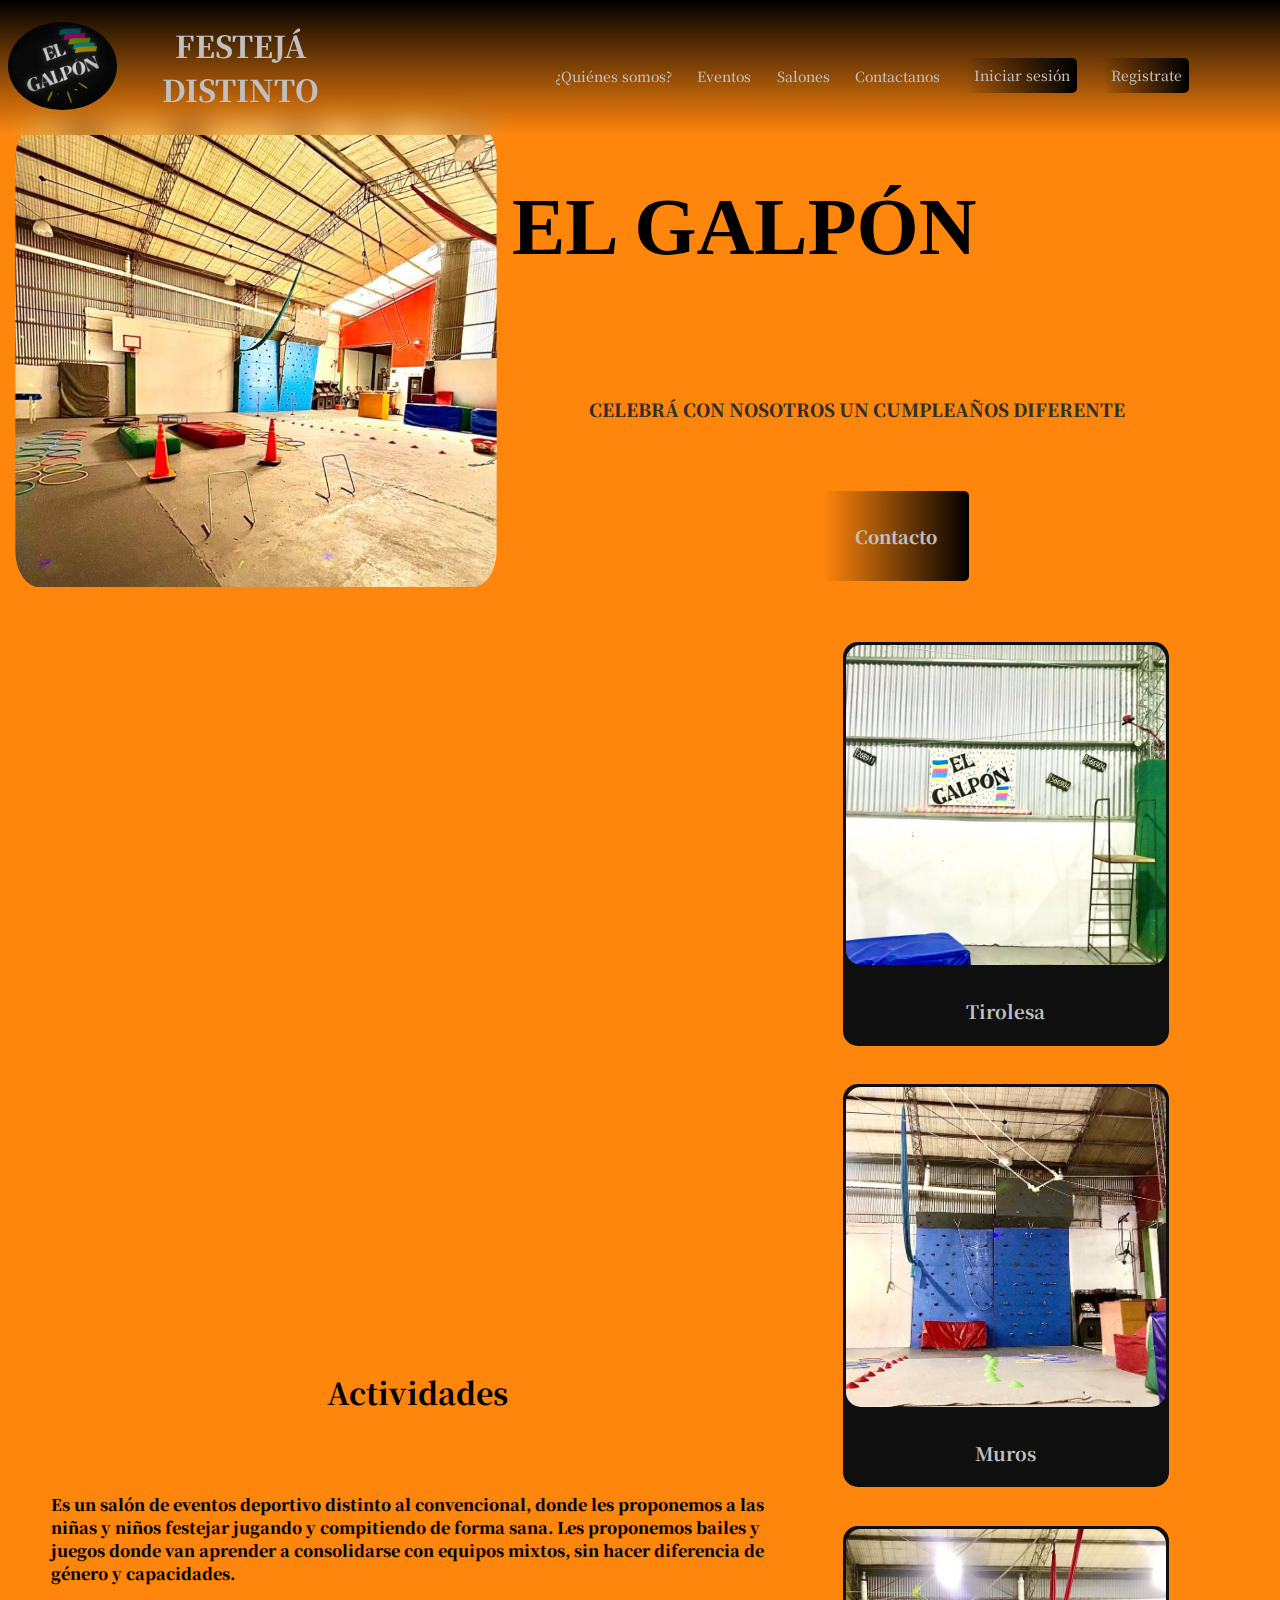
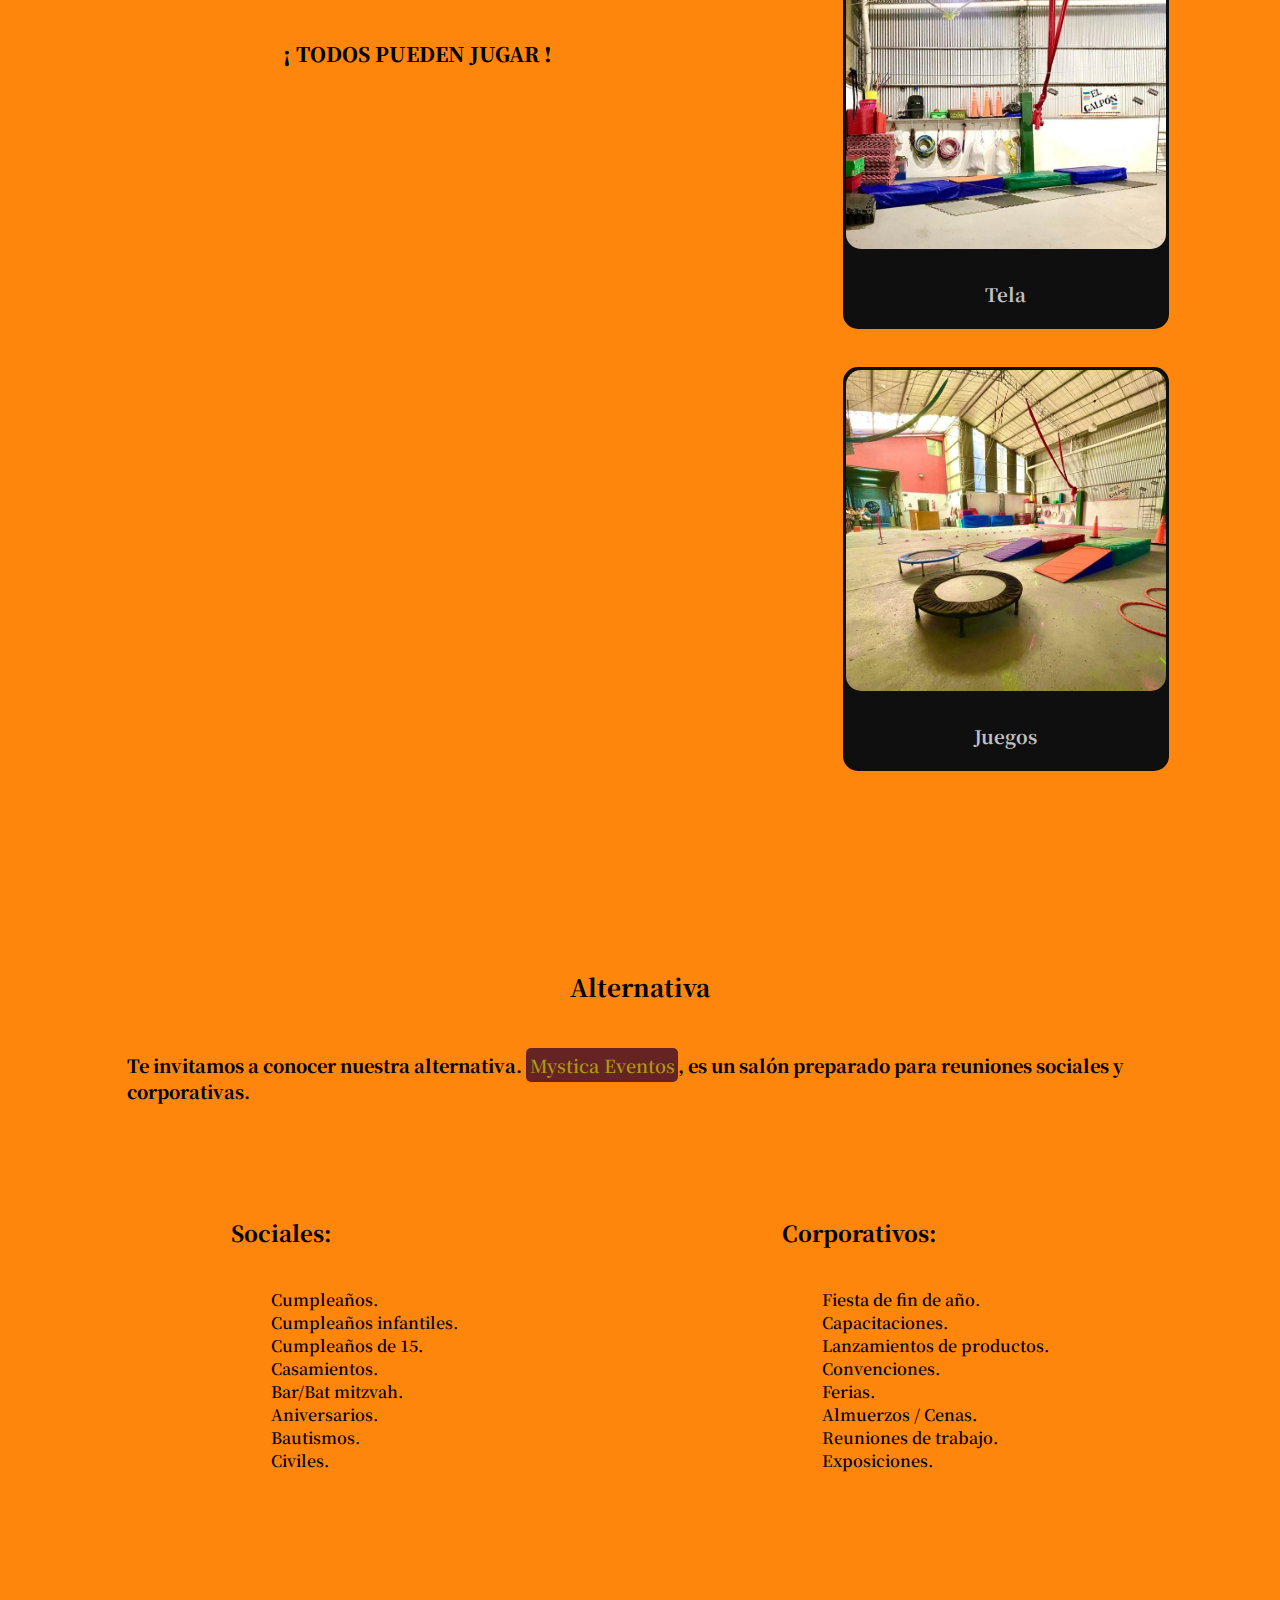
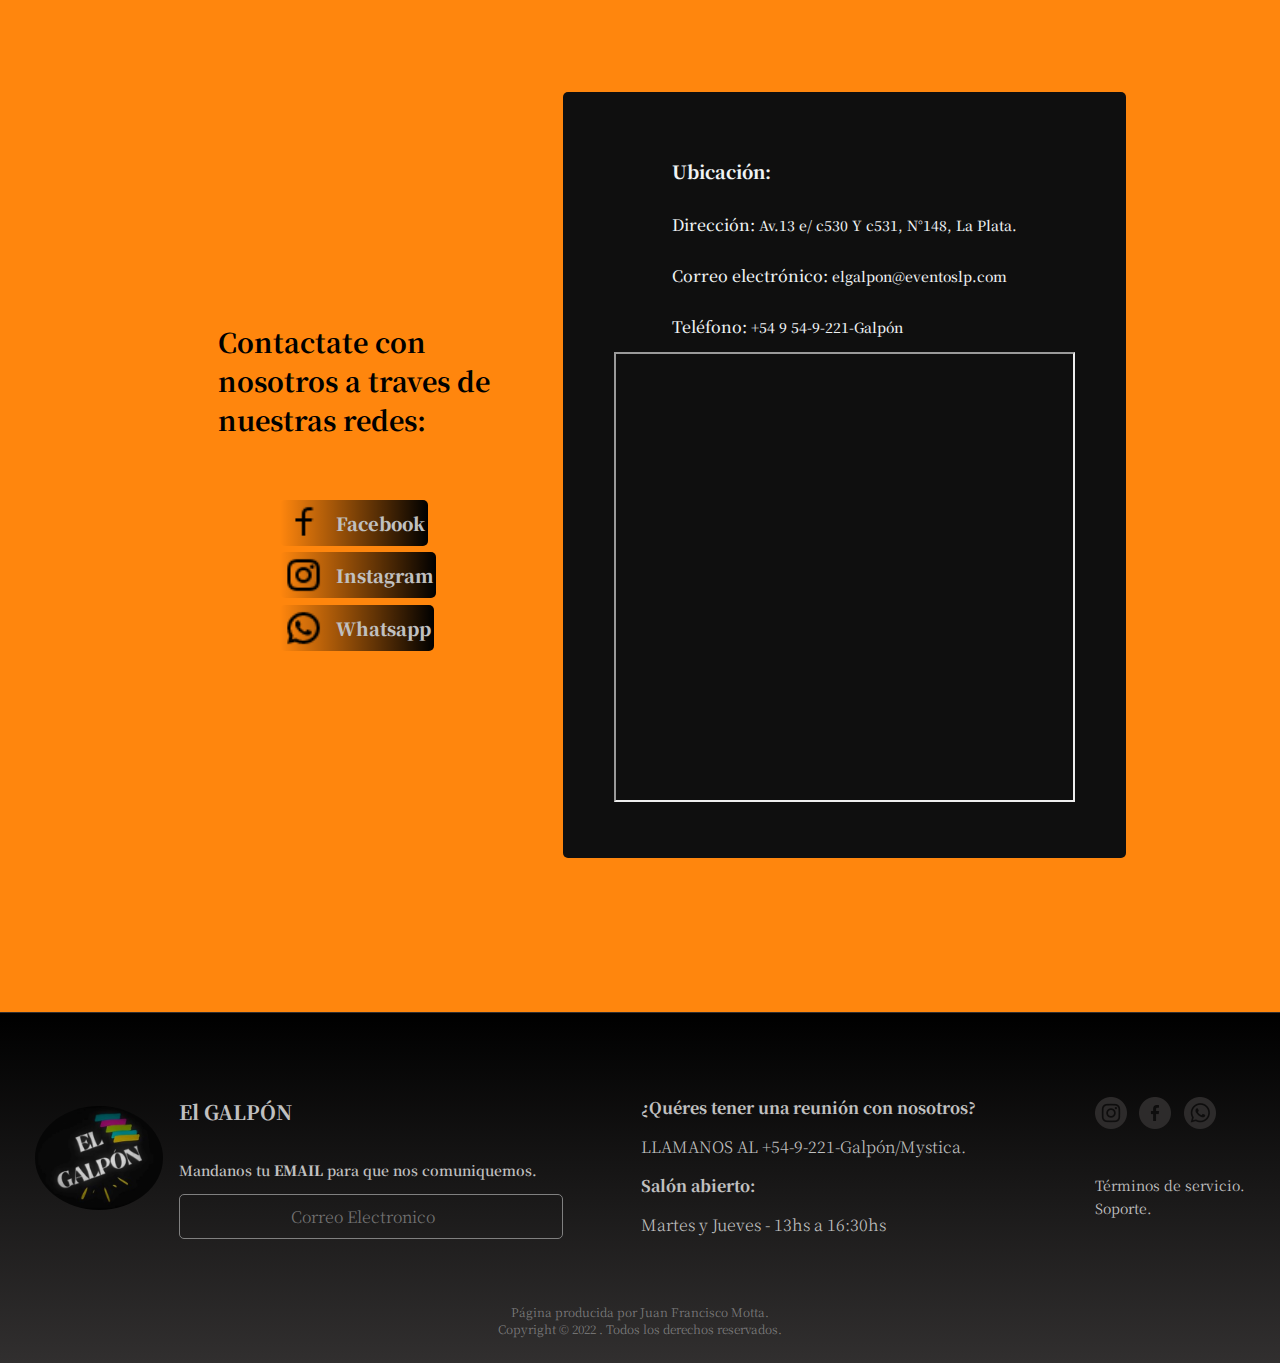
==== commit e57ee9b7: "correcciones2" ====
--- a/index.html
+++ b/index.html
@@ -160,10 +160,10 @@
                 <div class="footer-links">
                 <ul class="icons-footer">
                     <li>
-                        <a href="https://www.instagram.com/elgalponlaplata/"><img class="icon-footer" src="./instagram.png" alt="INSTAGRAM"></a>
+                        <a href="https://www.instagram.com/elgalponlaplata/" target="_self"><img class="icon-footer" src="./instagram.png" alt="INSTAGRAM"></a>
                     </li>
                     <li>
-                        <a href="https://www.facebook.com/mystica.eventos"><img class="icon-footer" src="./facebook.png" alt="FACEBOOK"></a>
+                        <a href="https://www.facebook.com/mystica.eventos" target="_self"><img class="icon-footer" src="./facebook.png" alt="FACEBOOK"></a>
                     </li>
                     <li>
                         <a href="#"><img class="icon-footer" src="./whatsapp.png"></a>
--- a/stylee.css
+++ b/stylee.css
@@ -26,14 +26,14 @@
     
 }
 * {
-    margin: 0;
-    padding: 0;
     box-sizing: border-box;
     font-family: 'Noto Serif JP', serif;
     text-decoration: none;
     list-style-type: none;
 }
-
+body{
+    margin: 0px;
+}
 header {
     background: linear-gradient(to bottom, var(--bg-black), transparent);
     backdrop-filter: blur(15px);
@@ -324,7 +324,7 @@
 
 }
 .contacts img{
-    width: 2vw;
+    width: 3vw;
 }
 .icon-contact {
     display: flex;  
@@ -450,7 +450,7 @@
     font-weight: 600;
 }
 .mail-text form > input{
-    width: 20vw;
+    width: 30vw;
     height: 3vw;
 }
 .comunication{
@@ -474,8 +474,9 @@
 .footer-links {
     display: flex;
     justify-content: flex-start;
-    flex-direction: column;
-    gap: .6vw   ;
+    align-self: center;
+    flex-direction: column;
+    gap: .6vw;
 }
 .icons-footer{
     display: flex;
@@ -489,7 +490,14 @@
     color: var(--bg-silver);
 }
 .footer-links li > a > img{
-    max-width: 4vw;
+    max-width: 10vw;
+}
+.support{
+    display: flex;
+    align-items: flex-start;
+    justify-content: center;
+    flex-direction: column;
+
 }
 .support li > a{
     font-size: 14px;
@@ -505,8 +513,9 @@
     font-size: 12px;
     font-weight: 300;
     color: var(--bg-gray);
-}
-
+    margin: 0px;
+    gap:8px;
+}
 
 /* #pag-log-in */
 #session {
--- a/mediaqueries.css
+++ b/mediaqueries.css
@@ -21,18 +21,16 @@
     
 }
 * {
-    margin: 0;
-    padding: 0;
     box-sizing: border-box;
     font-family: 'Noto Serif JP', serif;
     text-decoration: none;
     list-style-type: none;
 }
+
 @media (max-width: 992px){
     header {
         backdrop-filter: none;
         width: 100%;
-        max-width: 956px;
     }
     
     .navbar{
@@ -42,13 +40,13 @@
     }
     .navbar-list{
         position: absolute;
-        top: 0vw;
+        top: 7vw;
         width: 55%;
         right: 45%;
-        left: 38vw;
+        left: 42vw;
         background: var(--bg-blacki);
         border: 2px solid var(--bg-black);
-        border-radius: 0px 0px 5px 5px;
+        border-radius: 30px 5px 30px 5px;
         border-top: 0px;
         padding: 5.4vw 3.5vw;
         gap: 1.5vw;
@@ -86,9 +84,8 @@
         padding-top: 5vw;
     }
     .hero-info h1{
-        width: 90%;
-        max-width: 60vw;
-        overflow-wrap: break-word;
+        font-weight: 800;
+        font-size: 70px;
     }
     .hero-info p{
         width: 60%;
@@ -170,6 +167,9 @@
         width: 100%;
         max-width: 700px;
     }
+    .contacts img{
+        width: 5vw;
+    }
     .direction{
         display: flex;
         flex-direction: column;
@@ -186,6 +186,33 @@
     }
     footer{
         display: flex;
+    }
+    .support {
+        display: flex;
+        align-items: flex-start;
+        justify-content: center;
+        flex-direction: column;
+    }
+    .support li>a{
+        font-size: 16px;
+        font-weight: 700;
+    }
+    .icons-footer{
+        display: flex;
+        justify-content: center;
+        align-items: center;
+    }
+    
+    .footer-copyright{
+        font-size: 16px;
+        font-weight: 400;
+        display: flex;
+        gap: 10px;
+        padding: 0px;
+        margin: 0;
+    }
+    main{
+        gap: 2vw;
     }
     /* pag-log-in */
     #session{
@@ -243,19 +270,18 @@
         font-weight: 600;
         font-style: italic;
     }
-    
-    
-    main{
-        gap: 2vw;
-    }
 }
 
 @media (max-width: 700px){
+    body {
+        margin: 0px;
+    }
     header{
         display: flex;
         background: linear-gradient(to bottom, var(--bg-black), transparent);
         backdrop-filter: none;
         height: 15vw;
+        margin: 0px;
     }
     .navbar-logo {
         display: none;
@@ -267,13 +293,13 @@
     }
     .navbar-list{
         position: absolute;
-        top: 0vw;
+        top: 7vw;
         width: 55%;
         right: 2.5vw;
-        left: 37vw;
+        left: 39vw;
         background: var(--bg-blacki);
         border: 2px solid var(--bg-black);
-        border-radius: 0px 0px 5px 5px;
+        border-radius: 30px 0px 30px 5px;
         border-top: 0px;
         padding: 4vw 3vw;
         gap: 2.5vw;
@@ -324,6 +350,23 @@
     #contact{
         padding: 3vw;
     }
+    .logo-galpon-footer{
+        width: 15vw;
+    }
+    .icons-footer{
+        display: flex;
+        flex-wrap: wrap;
+        justify-content: center;
+    }
+    .support {
+        display: flex;
+        flex-direction: column;
+        align-items: flex-start;
+        justify-content: center;
+    }
+    .support li>p{
+        font-size: 12px;
+    }
 /* pag-log-in*/
     #session{
         margin-top: 9.3vw;
@@ -334,35 +377,41 @@
         text-align: center;
     }
 }
-@media (max-width: 300px){
+@media (max-width: 440px){
+    body {
+        margin: 0px;
+    }
     header{
-        margin-top: 0;
+        margin: 0px;
         padding: 3vw 1vw;
         display: flex;
         background: linear-gradient(to bottom, var(--bg-black), transparent 30%);
         backdrop-filter: none;
     }
     .navbar{
-        margin: 0px 10px;
+        margin: 0px;
+        display: flex;
+        justify-content: flex-start;
+        align-items: center;
     }
     .navbar-logo {
         display: none;
     }
     .navbar-list{
         position: absolute;
-        top: 0vw;
+        top: 7vw;
         width: 70%;
         right: .5vw;
-        left: 18vw;
+        left: 1vw;
         background: var(--bg-blacki);
         border: 2px solid var(--bg-black);
-        border-radius: 0px 0px 5px 5px;
+        border-radius: 0px 30px 5px 25px;
         border-top: 0px;
-        padding: 1.2vw 2vw;
+        padding: 3vw 2vw;
         gap: .9vw;
         z-index: 2;
         display: none;
-        align-items: flex-end;
+        align-items: flex-start;
         flex-direction: column;
     }
     .navbar-list a{
@@ -373,7 +422,7 @@
         cursor: pointer;
     }
     .menu-label img{
-        max-width: 4vw;
+        max-width: 16px;
         margin-right: 1.5vw;
     }
     #menu-toggle:checked + .navbar-list {
@@ -385,22 +434,73 @@
     #hero{
         padding: 5vw;
     }
+    .hero-info span > a{
+        font-size: 15px
+    }
+    .button-hero a{
+        font-size: 15px;
+    }
+    .hero-info h1 {
+        font-weight: 800;
+        font-size: 30px;
+    }
+    .hero-info p{
+        font-size: 14px;
+        font-weight: 800;
+    }
     .info-events-cards{
         display:none;
     }
+    .info-events h2{
+        font-size: 18px;
+    }
     #discover{
         padding: 0;
     }
+    .link-contact img{
+        width: 20px;
+    }
     footer{
         margin-bottom: 0;
+        display: flex;
+        flex-direction: column;
+        
+    }
+    .logo-galpon-footer{
+        display: none;
+    }
+    .mail-text form > input {
+        width: 80px;
+        height: 25px;
+        font-size: 8px;
+    }
+    .footer-links{
+        display: flex;
+        justify-content: center;
+        flex-direction: column;
+        align-items: center;
+        align-self: center;
+    }
+    .support{
+        display: flex;
+        flex-direction: column;
+        justify-content: flex-start;
+        align-items: center;
+        gap: 1vw;
+    }
+        .icons-footer {
+        display: flex;
+        justify-content: center;
+        align-items: center;
+        gap: 1vw;
     }
     .footer-about-us{
         display: flex;
-        flex-direction: column;
-        align-items: center;
-        justify-content: center;
-        gap:2vw
-    }
+        width: 100%;
+        gap: 3vw;
+        flex-wrap: nowrap;
+        flex-direction: column;}
+
     .mail-footer{
         flex-direction: column;
     }
@@ -416,16 +516,15 @@
         justify-content: center;
         align-items: center;
     }
-    .support{
-        display: flex;
-        flex-direction: column;
-        gap: 1vw;
-    }
-    .footer-copyright{
-        font-size: 2vw;
-    }
+    .mail-text form>input {
+        width: 60vw;
+        height: 36px;
+
+    }
+    
+    
 /* pag-log-in */
     .log-in-session{
         font-size: 2.2vw;
     }
-}
+}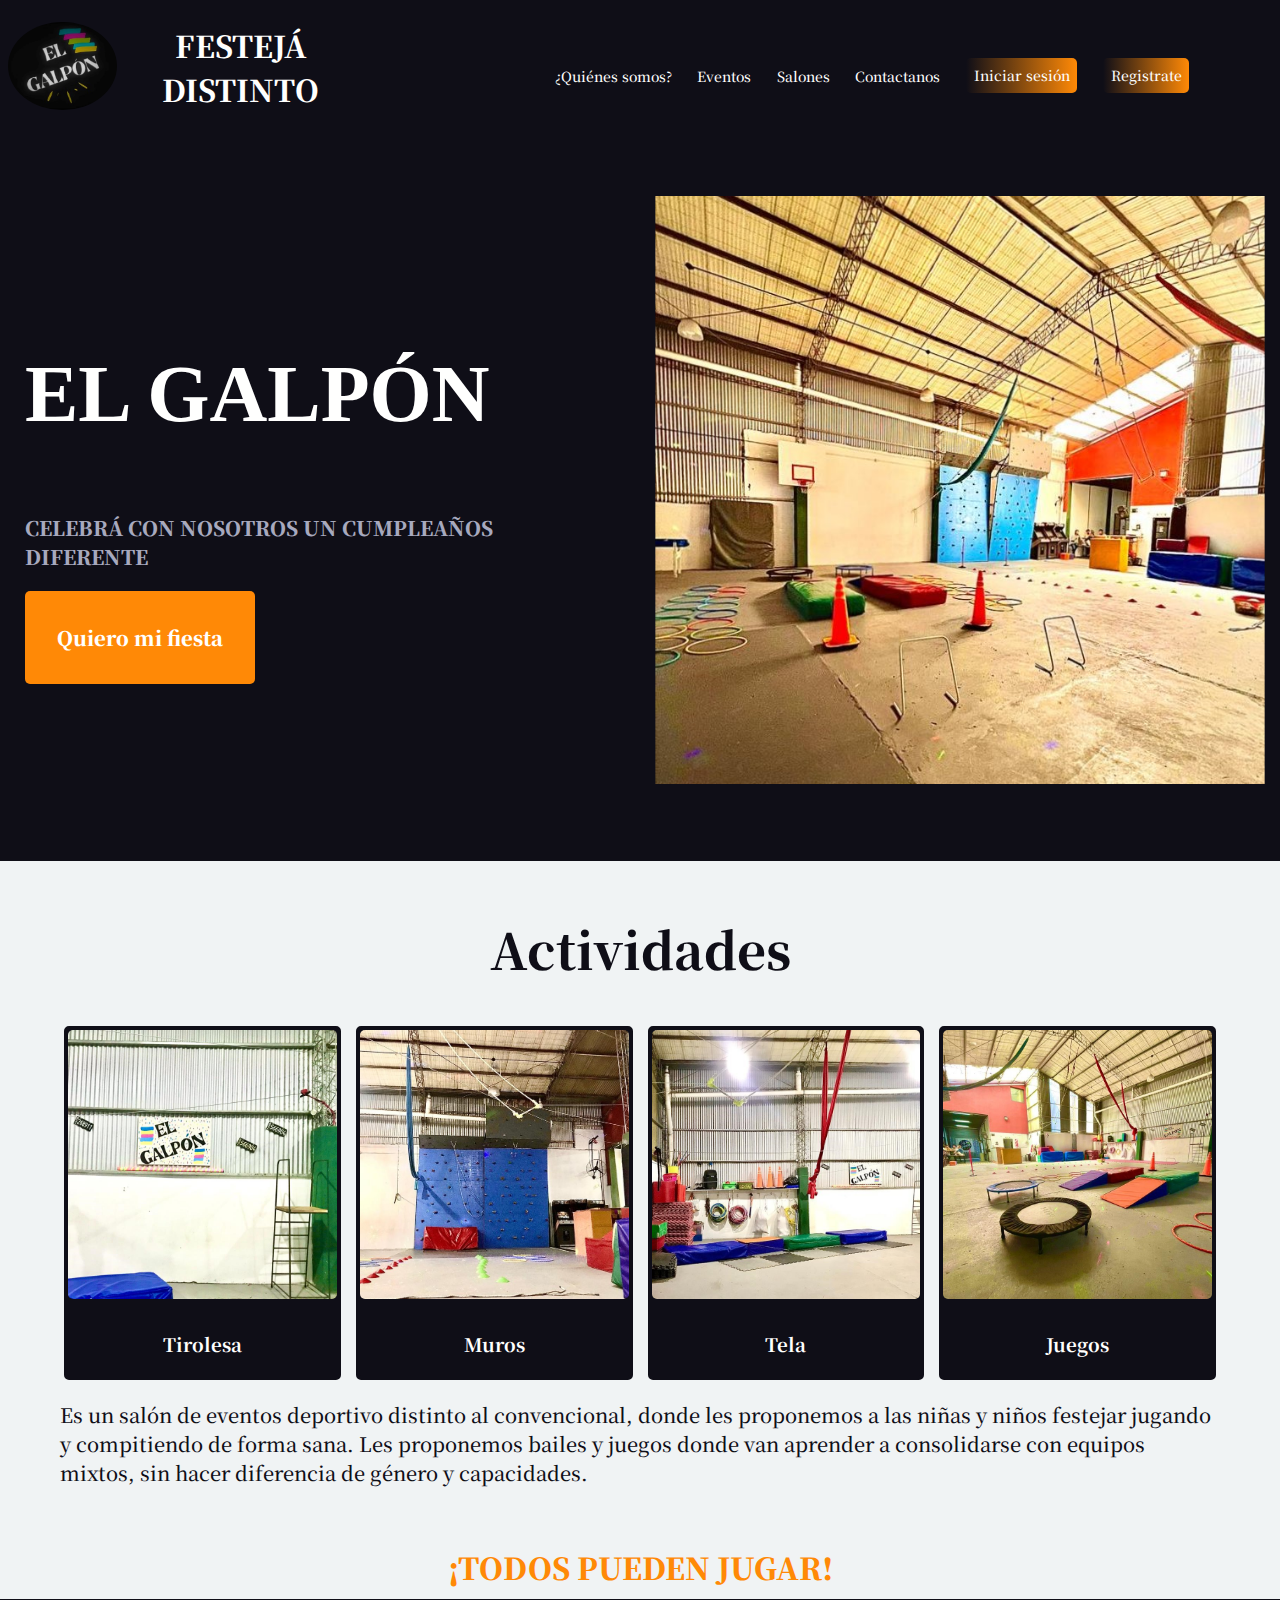
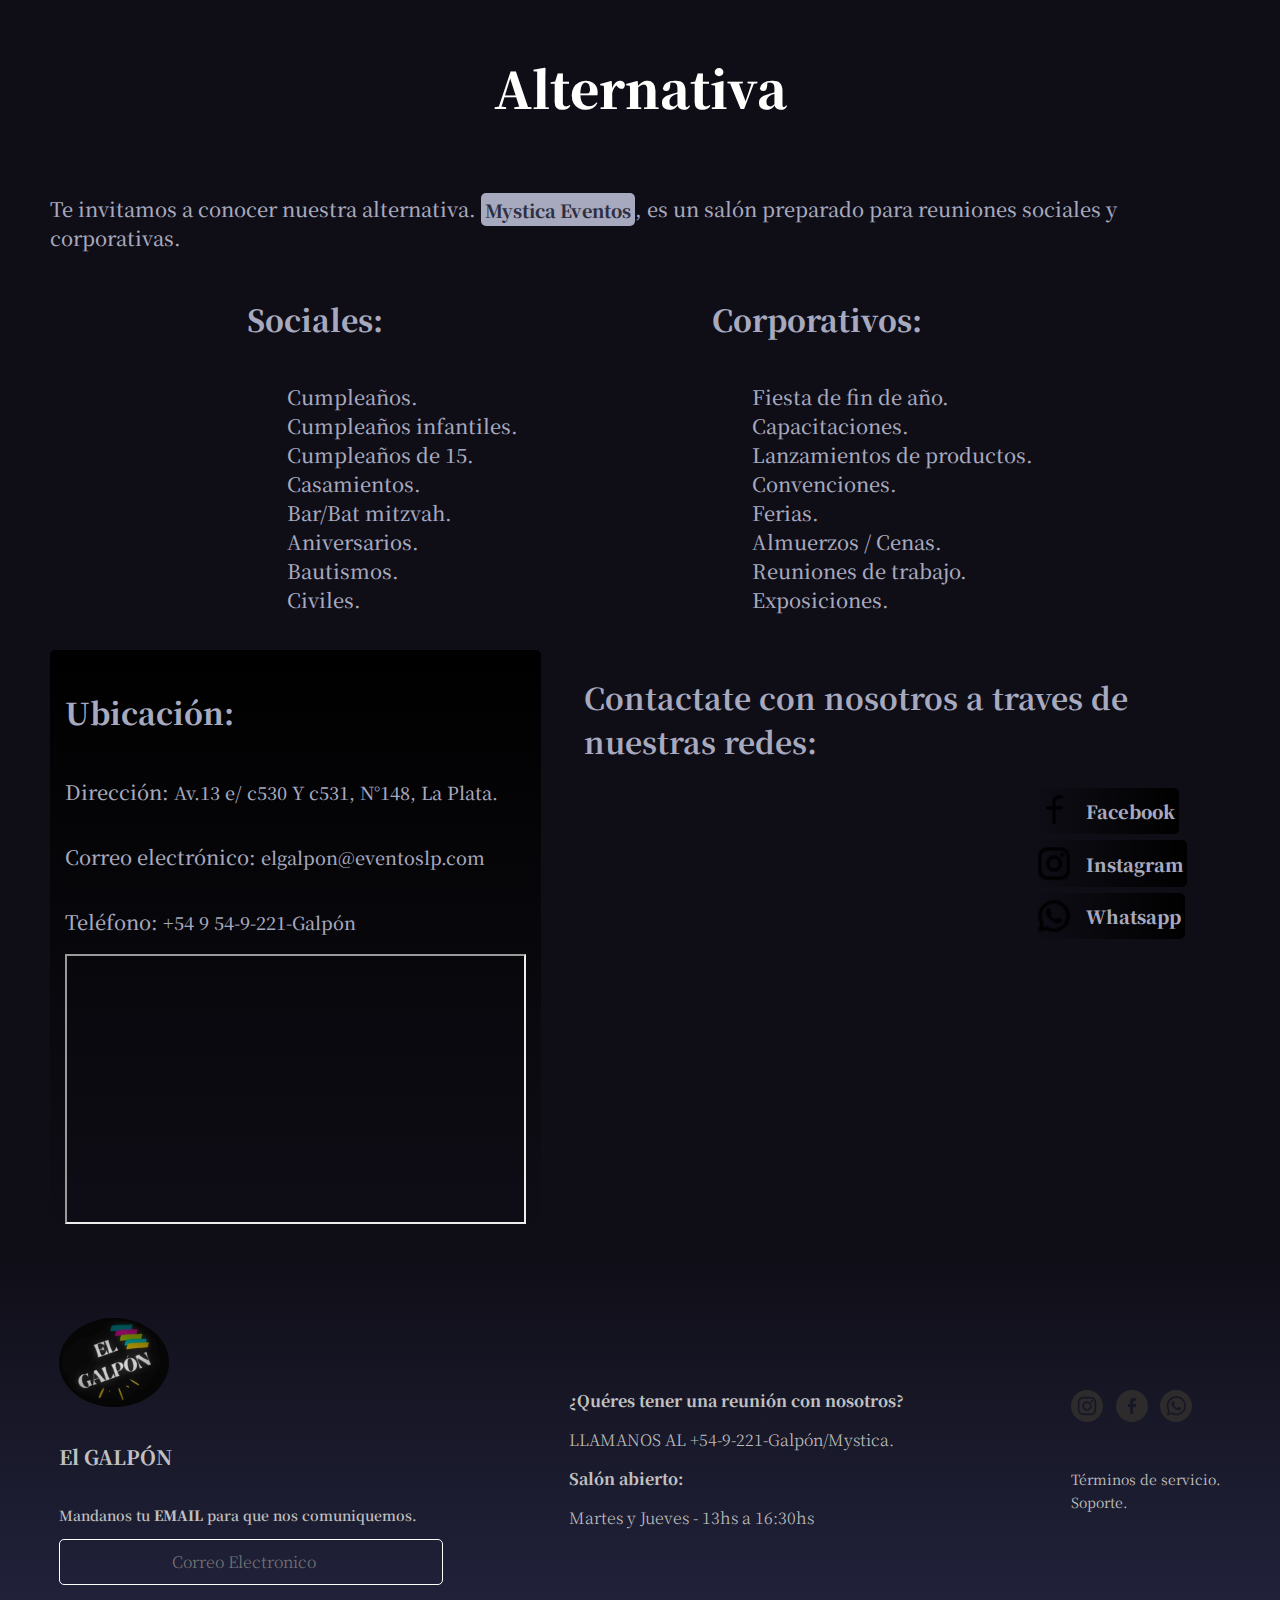
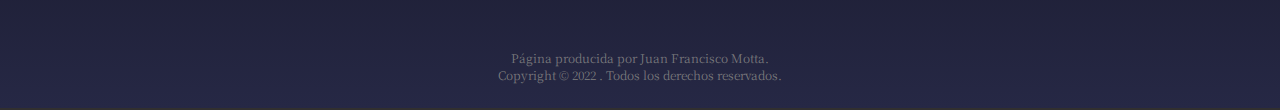
==== commit 1477129e: "bgcolor" ====
--- a/index.html
+++ b/index.html
@@ -33,45 +33,50 @@
     </header>
     <main>
         <section id="hero">
-            <img src="./juegos1.jpeg" alt="salon" class="img-hero">
-            <div class="hero-info">
-                <h1>EL GALPÓN</h1>
-                <p>CELEBRÁ CON NOSOTROS UN CUMPLEAÑOS DIFERENTE</p>
-                <span><a href="#contact">Contacto</a></span> 
-            </div>
-        </section>
-        <section id="log-in-hero">
-            <div class="button-hero">
-                <a href="./log-in.html">Iniciar sesión | Registrate</a>
-            </div>
-            <div class="staff">
-                <p>(solo para empleadas/os)</p>
+            <div class="hero-data">
+                <div class="hero-info">
+                    <h1>EL GALPÓN</h1>
+                    <p>CELEBRÁ CON NOSOTROS UN CUMPLEAÑOS DIFERENTE</p>
+                    <span><a href="#contact" target="_self">Quiero mi fiesta</a></span>
+                    <div class="log-in-hero">
+                        <div class="button-hero">
+                            <a href="./log-in.html">Iniciar sesión | Registrate</a>
+                        </div>
+                        <div class="staff">
+                            <p>(solo para empleadas/os)</p>
+                        </div>
+                    </div> 
+                </div>
+                <img src="./juegos1.jpeg" alt="salon" class="img-hero">                
             </div>
         </section>
         <section id="info">
             <div class="info-events">
                 <h2>Actividades</h2>
-                <p>Es un salón de eventos deportivo distinto al convencional, donde les proponemos a las niñas y niños festejar jugando y compitiendo de forma sana. Les proponemos bailes y juegos donde van aprender a consolidarse con equipos mixtos, sin hacer diferencia de género y capacidades.</p>
-                <span>¡ TODOS PUEDEN JUGAR !</span> 
             </div>
             <div class="info-events-cards">
-                <div class="info-card">
-                    <img src="./elgalpon2A.jpg" alt="Tirolesa">
-                    <h3>Tirolesa</h3>
-                </div>
-                <div class="info-card">
-                    <img src="./muro2.jpeg" alt="Muros">
-                    <h3>Muros</h3>
-                </div>
-                <div class="info-card">
-                    <img src="./1A.jpeg" alt="telon">
-                    <h3>Tela</h3>
-                </div>
-                <div class="info-card">
-                    <img src="./juegos2A.jpeg" alt="jugos">
-                    <h3>Juegos</h3>
-                </div>
+                    <div class="info-card">
+                        <img src="./elgalpon2A.jpg" alt="Tirolesa">
+                        <h3>Tirolesa</h3>
+                    </div>
+                    <div class="info-card">
+                        <img src="./muro2.jpeg" alt="Muros">
+                        <h3>Muros</h3>
+                    </div>
+                    <div class="info-card">
+                        <img src="./1A.jpeg" alt="telon">
+                        <h3>Tela</h3>
+                    </div>
+                    <div class="info-card">
+                        <img src="./juegos2A.jpeg" alt="jugos">
+                        <h3>Juegos</h3>
+                    </div>
             </div>
+            <div class="info-events">
+                <p>Es un salón de eventos deportivo distinto al convencional, donde les proponemos a las niñas y niños festejar jugando y compitiendo de forma sana. Les proponemos bailes y juegos donde van aprender a consolidarse con equipos mixtos, sin hacer diferencia de género y capacidades.</p>
+                <span>¡TODOS PUEDEN JUGAR!</span> 
+            </div>
+            
         </section>
         <section id="discover">
                 <div class="discover-text">
@@ -109,19 +114,21 @@
         </section>
         <section id="contact">
             <div class="contacts">
-                <div class="contact-text">
-                    <h2>Contactate con nosotros a traves de nuestras redes:</h2>
-                </div>
-                <div class="icon-contact">
+                <div class="contact-text-link">
+                    <div class="contact-text">
+                        <h2>Contactate con nosotros a traves de nuestras redes:</h2>
+                    </div>
+                    <div class="icon-contact">
                         <a class="link-contact" href="https://www.facebook.com/mystica.eventos">
-                            <img src="./facebook-line.png" alt="FACEBOOK"> Facebook
+                        <img src="./facebook-line.png" alt="FACEBOOK"> Facebook
                         </a>
                         <a class="link-contact" href="https://www.instagram.com/elgalponlaplata/">
-                            <img src="instagram-line.png" alt="INSTAGRAM"> Instagram
+                        <img src="instagram-line.png" alt="INSTAGRAM"> Instagram
                         </a>
                         <a href="#" class="link-contact">
-                            <img src="whatsapp-line.png" alt="WHATSAPP"> Whatsapp
+                        <img src="whatsapp-line.png" alt="WHATSAPP"> Whatsapp
                         </a>
+                    </div>
                 </div>
             </div>
             <div class="contact-us">
--- a/stylee.css
+++ b/stylee.css
@@ -1,6 +1,6 @@
 @import url('https://fonts.googleapis.com/css2?family=Noto+Serif+JP&family=Poppins:ital@1&family=Roboto+Condensed:ital@1&display=swap');
 :root {
-    --bg-white:  #FDFEFE;
+    --bg-white:  #fffffe;
     --bg-lightwhite: #F0F3F4;
     --bg-silver: #C0C0C0;
     --bg-gray:  #808080;
@@ -16,12 +16,14 @@
     --bg-grimsom: #E6B0AA;
     --bg-green: #4d9628fb;
     --bg-yellow: #FDE600;
-    --bg-blue: #3778D5;
-    --bg-lightblue: #89cbdd;    
+    --bg-blue: #0f0e17;
+    --bg-lightblue: #262845;    
     --bg-lightyellow: #fff200;
-    --bg-golden: #ad9812;
-    --bg-orange: rgb(255, 134, 13);
+    --bg-golden: #a75a02;
+    --bg-orange: #ff8906;
     --bg-lightorange:rgb(250, 173, 96);
+    --bg-purple: #a7a9be;
+    --bg-violet: #2e2f3e;
     
     
 }
@@ -35,7 +37,7 @@
     margin: 0px;
 }
 header {
-    background: linear-gradient(to bottom, var(--bg-black), transparent);
+    background: var(--bg-blue);
     backdrop-filter: blur(15px);
     width: 100%;
     display: flex;
@@ -57,7 +59,7 @@
     gap: 2.5vw;
 }
 .navbar-logo span{
-    color: var(--bg-silver);
+    color: var(--bg-white);
     font-size: 30px;
     font-weight: 800;
     display: flex;
@@ -88,13 +90,13 @@
 }
 
 .navbar-list a{
-    color: var(--bg-silver);
+    color: var(--bg-white);
     font-size: 14px;
     font-weight: 500;
 }
 .log-in{
-    background: linear-gradient(to right, transparent, var(--bg-black));
-    color: var(--bg-silver);
+    background: linear-gradient(to right, transparent, var(--bg-orange));
+    color: var(--bg-white);
     border-radius: 5px;
     padding: .6vw;
     display: block;
@@ -103,15 +105,14 @@
     display: none;
 }
 .menu-label:checked{
-    background: var(--bg-blacki);
+    background: var(--bg-blue);
 }
 main{
-    background: var(--bg-orange);
-    display: flex;
-    flex-direction: column;
-    align-items: center;
-    justify-content: center;
-    color: var(--bg-silver);
+    background: var(--bg-blue);
+    display: flex;
+    flex-direction: column;
+    align-items: center;
+    justify-content: center;
     width: 100%;
 }
 section{
@@ -125,201 +126,215 @@
     justify-content: center;
     flex-flow: column row;
 }
+.hero-data {
+    display: flex;
+    flex-direction: row;
+    align-items: center;
+    gap: 10px;
+    justify-content: center;
+}
 .hero-info {
     display: flex;
     justify-content: center;
-    align-items: center;
-    flex-direction: column;
-    gap: 4vw;
-    width: 70%;
+    align-items: flex-start;
+    flex-direction: column;
+    width: 100%;
     flex-wrap: wrap;
+    padding: 25px;
 }
 .hero-info h1{
     font-size: 80px;
     width: 100%;
     font-weight: 800;
     cursor: default;
-    color: var(--bg-black);
+    color: var(--bg-white);
     font-family: 'DM Serif Display', serif;
 }
 .hero-info p{
-    font-size: 18px;
+    font-size: 20px;
     font-weight: 900;
-    width: 80%;
-    color: var(--bg-letter);
-    cursor: default;
+    color: var(--bg-purple);
+    cursor: default;
+    
 }
 .hero-info span > a{
-    background: linear-gradient(to right, var(--bg-orange), var(--bg-black));
-    color: var(--bg-silver);
-    border-radius: 5px;
+    background: var(--bg-orange);
+    color: var(--bg-white);
+    border-radius: 5px;
+    font-size: 20px;
+    font-weight: 900;
+    padding: 2.5vw;
+    display: flex;
+    align-items: center;
+    justify-content: center;
+}
+.img-hero{
+    display: flex;
+    justify-content: space-between;
+    align-items: center;
+    border-radius: 8px;
+    padding: 6vw 1.2vw;
+    max-width: 50vw;
+    width: 100%;
+}
+.log-in-hero{
+    display: none;
+}
+#info {
+    display: flex;
+    justify-content: center;
+    align-items: center;
+    flex-direction: column;
+    padding:  10px 50px;
+    width: 100%;
+    background-color: var(--bg-lightwhite);
+}
+.info-events{
+    display: flex;
+    justify-content: center;
+    align-items: center;
+    flex-direction: column;
+    width: 100%;
+    padding: 0 10px;
+    gap: 3vw;
+}
+.info-events h2{
+    color: var(--bg-blue);
+    font-size: 50px;
+    font-weight: 800;
+    cursor: default;
+}
+.info-events p{
+    color: var(--bg-blue);
+    font-size: 20px;
+    font-weight: 500;
+    cursor: default;
+}
+.info-events span {
+    font-size: 30px;
+    font-weight: 900;
+    color: var(--bg-orange);
+    cursor: default;
+}
+.info-events-cards{
+    display: flex;
+    justify-content: center;
+    align-items: center;
+    gap: 15px;
+    max-width: 90vw;
+    flex-direction: row;
+
+}
+.info-card {
+    display: flex;
+    justify-content: center;
+    align-items: center;
+    flex-direction: column;
+    gap: 1vw;
+    background: var(--bg-blue);
+    color: var(--bg-white);
+    border-radius: 5px;
+    border: solid 4px var(--bg-blue);
+    cursor: default;
+}
+.info-card img{
+    border-radius: 5px;
+    max-width: 25vw;
+    max-height: 37vh;
+    width: 100%;
+}
+#discover{
+    display: flex;
+    justify-content: center;
+    background: var(--bg-blue);
+    width: 100%;
+    flex-direction: column;
+    padding: 10px 50px;
+}
+.discover-text{
+    display: flex;
+    align-items: center;
+    justify-content: center;
+    flex-direction: column;
+    gap: 10px;
+}
+.discover-text h2{
+    font-size: 50px;
+    font-weight: 900;
+    color: var(--bg-white);
+    cursor: default;
+}
+.discover-text p{
+    font-size: 20px;
+    font-weight: 500;
+    color: var(--bg-purple);
+    cursor: default;
+}
+.discover-text p > strong{
     font-size: 18px;
     font-weight: 800;
-    padding: 2.5vw;
-    display: flex;
-    align-items: center;
-    justify-content: center;
-}
-.img-hero{
-    display: flex;
-    justify-content: space-between;
-    align-items: center;
-    border-radius: 3.1vw;
-    padding: .3vw 1.2vw;
-    max-width: 40vw;
-    width: 100%;
-}
-#log-in-hero{
-    display: none;
-}
-#info {
-    display: flex;
-    justify-content: space-between;
-    align-items: center;
-    padding: 4vw;
-    width: 100%;
-    background-color: var(--bg-orange);
-}
-.info-events{
-    display: flex;
-    justify-content: center;
-    align-items: center;
-    width: 10z0vw;
-    gap: 3vw;
-    flex-direction: column;
-}
-.info-events h2{
-    color: var(--bg-black);
+    color: var(--bg-violet);
+    background: var(--bg-purple);
+    border-radius: 5px;
+    padding: .3vw;
+}
+.list-events {
+    display: flex;
+    justify-content: space-evenly;
+    align-items: center;
+    padding: 0 1.5vw;
+}
+.event {
+    display: flex;
+    flex-direction: column;
+    justify-content: center;
+    align-self: flex-start;
+    list-style: none;
+    padding: 0 15px;
+}
+.event h2{
     font-size: 30px;
     font-weight: 800;
-    cursor: default;
-}
-.info-events p{
-    color: var(--bg-black);
-    font-size: 16px;
-    font-weight: 900;
-    cursor: default;
-}
-.info-events span {
-    font-size: 20px;
-    font-weight: 900;
-    color: var(--bg-black);
-    cursor: default;
-}
-.info-events-cards{
-    display: flex;
-    justify-content: center;
-    align-items: center;
-    flex-wrap: wrap;
-    gap: 3vw;
-    max-width: 110vw;
-    flex-wrap: wrap;
-
-}
-.info-card {
-    display: flex;
-    justify-content: center;
-    align-items: center;
-    flex-direction: column;
-    gap: 1vw;
-    background: var(--bg-blacki);
-    color: var(--bg-silver);
-    border-radius: 15px;
-    border: solid .3vw var(--bg-blacki);
-    cursor: default;
-}
-.info-card img{
-    border-radius: 15px;
-    max-width: 25vw;
-    max-height: 37vh;
-    width: 100%;
-}
-#discover{
-    display: flex;
-    justify-content: center;
-    background: var(--bg-orange);
-    width: 100%;
-    flex-direction: column;
-    padding: 50px;
-}
-.discover-text{
-    display: flex;
-    align-items: center;
-    justify-content: center;
-    flex-direction: column;
-    padding: 6vw;
-    gap: 10px;
-}
-.discover-text h2{
-    font-size: 24px;
-    font-weight: 800;
-    color: var(--bg-black);
-    cursor: default;
-}
-.discover-text p{
-    font-size: 18px;
-    font-weight: 800;
-    color: var(--bg-black);
-    cursor: default;
-}
-.discover-text p > strong{
-    font-size: 18px;
-    font-weight: 600;
-    color: var(--bg-golden);
-    background: var(--bg-bordo);
-    border-radius: 5px;
-    padding: .3vw;
-}
-.list-events {
-    display: flex;
-    justify-content: space-around;
-    align-items: center;
-    padding: 0 1.5vw;
-}
-.event {
-    display: flex;
-    flex-direction: column;
-    gap: .5vw;
-    justify-content: center;
-    align-self: flex-start;
-    list-style: none;
-}
-.event h2{
-    font-size: 22px;
-    font-weight: 800;
-    color: var(--bg-black);
+    color: var(--bg-purple);
     cursor: default;
 
 }
 .event li{
-    font-size: 16px;
-    font-weight: 600;
+    font-size: 20px;
+    font-weight: 500;
     gap: 1.4vw;
-    color: var(--bg-black);
+    color: var(--bg-purple);
     cursor: default;
 }
 
 #contact {
     display: flex;
     justify-content: center;
-    align-items: center;
-    background: var(--bg-orange);
-    width: 100%;
-    padding: 12vw;
+    align-items: flex-start;
+    background: var(--bg-blue);
+    width: 100%;
+    padding: 10px 50px;
+    flex-direction: row-reverse;
 }
 .contacts {
     display: flex;
     justify-content: center;
-    align-items: center;
-    flex-direction: column;
-    padding: 5vw;
-    gap: 3vw;
-    width: 80vw;
+    align-items: flex-start;
+    flex-direction: column;
+    gap: 5px;
+    width: 100%;
+}
+.contact-text-link{
+    display: flex;
+    flex-direction: column;
+    align-items: flex-end;
+    justify-content: center;
+    padding: 0px 43px;
 }
 .contact-text{
-    font-size: 18px;
-    font-weight: 400;
-    color: var(--bg-black);
+    font-size: 20px;
+    font-weight: 500;
+    color: var(--bg-purple);
     cursor: default;
 
 }
@@ -339,7 +354,7 @@
 .icon-contact a {
     font-size: 18px;
     font-weight: 900;
-    color: var(--bg-silver);
+    color: var(--bg-purple);
     display: flex;
     align-items: center;
     gap: 1vw;
@@ -350,13 +365,12 @@
 .contact-us {
     display: flex;
     justify-content: flex-end;
-    align-items: center;
-    background: var(--bg-blacki);
-    flex-direction: column;
-    padding: 4vw;
-    border-radius: 5px;
-    width: 100%;
-    max-width: 87vw;
+    align-items: flex-start;
+    background: linear-gradient(to bottom, var(--bg-black), var(--bg-blue));
+    flex-direction: column;
+    padding: 15px;
+    border-radius: 5px;
+    max-width: 100%;
 }
 .direction {
     display: flex;
@@ -365,36 +379,37 @@
     align-items: flex-start;
 }
 .direction h2{
+    font-size: 30px;
+    font-weight: 800;
+    color: var(--bg-purple);
+}
+.direction p>strong{
+    font-size: 20px;
+    font-weight: 500;
+    color: var(--bg-purple);
+}
+.direction p{
     font-size: 18px;
-    font-weight: 800;
-    color: var(--bg-lightwhite);
-}
-.direction p>strong{
-    font-size: 16px;
-    font-weight: 500;
-    color: var(--bg-lightwhite);
-}
-.direction p{
-    font-size: 14px;
-    font-weight: 500;
-    color: var(--bg-lightwhite)
+    font-weight: 500;
+    color: var(--bg-purple)
 }
 
 .map-google {
     width: 36vw;
-    height: 50vh;
-
+    height: 30vh;
 }
 /* FOOTER */
 footer {
-    background: linear-gradient(to top, var(--bg-letter), var(--bg-black));
-    border-top: solid 1px var(--bg-letter);
+    background: linear-gradient(to bottom, var(--bg-blue), var(--bg-lightblue));
+    /* border-top: solid 1px var(--bg-letter); */
+    border-bottom: solid 2px var(--bg-letter);
     color: var(--bg-silver);
     display: flex;
     justify-content: space-between;
     align-items: flex-end;
     gap: 5vw;  
-    padding: 5vw 1.2vw 2vw ;
+    padding: 5vw 1.2vw 2vw;
+    margin-bottom: 0px;
     width: 100%;
     flex-wrap: wrap;
 } 
@@ -417,11 +432,12 @@
 .mail-footer {
     display: flex;
     justify-content: center;
-    align-items: center;
+    align-items: flex-start;
+    flex-direction: column;
     gap: 1.2vw;
 }
 .mail-footer img{
-    width: 10vw;
+    width: 110px;
     border-radius: 50%;
 }
 .mail-text{
@@ -576,9 +592,9 @@
 }
 .mail {
     background: transparent;
-    color: var(--bg-black);
-    border-radius: 5px;
-    border: solid 1px var(--bg-gray);
+    color: var(--bg-purple);
+    border-radius: 5px;
+    border: solid 1px var(--bg-white);
     padding: 1.7vw 8.7vw;
     font-size: 16px;
     font-weight: 500;
--- a/animation.css
+++ b/animation.css
@@ -1,8 +1,9 @@
 :root {
-    --bg-white:  #FDFEFE;
+    --bg-white:  #fffffe;
     --bg-lightwhite: #F0F3F4;
     --bg-silver: #C0C0C0;
     --bg-gray:  #808080;
+    --bg-lightgray: #808080b2;
     --bg-letter: #312F2F;
     --bg-blacki:#0f0f0f;
     --bg-black: #000000;
@@ -14,13 +15,14 @@
     --bg-grimsom: #E6B0AA;
     --bg-green: #4d9628fb;
     --bg-yellow: #FDE600;
-    --bg-blue: #3778D5;
-    --bg-lightblue: #89cbdd;
+    --bg-blue: #0f0e17;
+    --bg-lightblue: #262845;    
     --bg-lightyellow: #fff200;
-    --bg-orange: rgb(255, 134, 13);
+    --bg-golden: #a75a02;
+    --bg-orange: #ff8906;
     --bg-lightorange:rgb(250, 173, 96);
-    
-    
+    --bg-purple: #a7a9be;
+    --bg-violet: #2e2f3e;      
 }
 .logo-galpon{
     border-radius: 50%;
@@ -65,7 +67,7 @@
     transform: scale(1.1);
 }
 .event:hover {
-    background: var(--bg-lightorange);
+    background: var(--bg-lightblue);
     border-radius: 5px;
     font-style: italic;
 }
--- a/mediaqueries.css
+++ b/mediaqueries.css
@@ -1,7 +1,11 @@
 :root {
-    --bg-white:  #FDFEFE;
+    --bg-white:  #fffffe;
     --bg-lightwhite: #F0F3F4;
     --bg-silver: #C0C0C0;
+    --bg-gray:  #808080;
+    --bg-lightgray: #808080b2;
+    --bg-letter: #312F2F;
+    --bg-blacki:#0f0f0f;
     --bg-black: #000000;
     --bg-bordo:rgb(102, 35, 35);
     --bg-red:  #922B21;
@@ -11,14 +15,14 @@
     --bg-grimsom: #E6B0AA;
     --bg-green: #4d9628fb;
     --bg-yellow: #FDE600;
-    --bg-blue: #3778D5;
-    --bg-lightblue: #89cbdd;
+    --bg-blue: #0f0e17;
+    --bg-lightblue: #262845;    
     --bg-lightyellow: #fff200;
-    --bg-golden: #ad9812;
-    --bg-orange: rgb(255, 134, 13);
+    --bg-golden: #a75a02;
+    --bg-orange: #ff8906;
     --bg-lightorange:rgb(250, 173, 96);
-    
-    
+    --bg-purple: #a7a9be;
+    --bg-violet: #2e2f3e;
 }
 * {
     box-sizing: border-box;
@@ -31,8 +35,11 @@
     header {
         backdrop-filter: none;
         width: 100%;
-    }
-    
+        margin-top: 0px;
+        display: flex;
+        align-items: center;
+        justify-content: center;
+    }
     .navbar{
         gap: 24px;
         width: 100%;
@@ -40,10 +47,10 @@
     }
     .navbar-list{
         position: absolute;
-        top: 7vw;
+        top: 68px;
         width: 55%;
         right: 45%;
-        left: 42vw;
+        left: 310px;
         background: var(--bg-blacki);
         border: 2px solid var(--bg-black);
         border-radius: 30px 5px 30px 5px;
@@ -69,30 +76,37 @@
     #menu-toggle:checked + .navbar-list {
         display: flex;
     }
+    main{
+        width: 100%;
+    }
     #hero{
-        margin-top: 15vw;
-    }
-    main{
-        width: 100%;
+        margin-top: 40px;
+
+    }
+    #hero img, div{
+        margin-top: 0vw;
     }
     .hero-info{
         width: 100%;
-        text-align: center;
-        justify-content: center;
-        align-items: center;
-        gap:3.5vw;
+        display: flex;
+        text-align: center;
+        justify-content: center;
+        align-items: center;
+        gap: 4px;
         padding-top: 5vw;
     }
     .hero-info h1{
         font-weight: 800;
         font-size: 70px;
+        height: 70px;
     }
     .hero-info p{
         width: 60%;
         max-width: 70vw;
     }
     .img-hero{
-        display: none;
+        display: flex;
+        width: 55vw;
     }
     .log-in:hover{
         font-weight: 800;
@@ -150,7 +164,18 @@
         align-items: center;
         text-align: center;
         flex-direction: column;
-        gap: 1.5vw;
+        gap: 20px;
+    }
+    .contacts{
+        display: flex;
+        justify-content: center;
+        align-items: center;
+    }
+    .contact-text-link{
+        display: flex;
+        flex-direction: column;
+        align-items: center;
+        justify-content: center;
     }
     .contact-text{
         display: flex;
@@ -163,9 +188,7 @@
         display: flex;
         justify-content: flex-end;
         align-items: center;
-        flex-direction: column;
-        width: 100%;
-        max-width: 700px;
+        flex-direction: row;
     }
     .contacts img{
         width: 5vw;
@@ -175,14 +198,11 @@
         flex-direction: column;
         justify-content: center;
         text-align: start;
-        flex-wrap: wrap;
-        width: 100%;
-        max-width: 62.5vw;
         overflow-wrap: break-word;
+        align-items: flex-start;
     }
     .map-google{
-        width: 80%;
-        max-width: 600px;
+        width: 90%;
     }
     footer{
         display: flex;
@@ -233,18 +253,18 @@
         font-size: 16px;
     }
     
-    #log-in-hero{
+    .log-in-hero{
         display: flex;
         flex-direction: column;
         justify-content: center;
         align-items: center;
     }
     .button-hero{
-        background: linear-gradient(to right, var(--bg-orange), var(--bg-black));
-        color: var(--bg-silver);
+        background: var(--bg-orange);
+        color: var(--bg-white);
         border-radius: 5px;
-        font-size: 16px;
-        font-weight: 800;
+        font-size: 20px;
+        font-weight: 900;
         padding: 2.5vw;
         display: flex;
         align-items: center;
@@ -260,15 +280,22 @@
         text-transform: uppercase;
     }
     .button-hero a{
-        font-size: 18px;
-        font-weight: 800;
-        color: var(--bg-silver);
-    }
-    .staff{
+        font-size: 20px;
+        font-weight: 900;
+        color: var(--bg-white);
+    }
+    .staff {
+        display: flex;
+        justify-content: center;
+        align-items: center;
+    }
+    .staff p{
         font-size: 14px;
-        color: var(--bg-black);
+        color: var(--bg-purple);
         font-weight: 600;
         font-style: italic;
+        overflow-wrap: normal;
+        width: 100%;
     }
 }
 
@@ -284,7 +311,7 @@
         margin: 0px;
     }
     .navbar-logo {
-        display: none;
+        display: flex;
     }
     .navbar:checked{
         background: var(--bg-blacki);
@@ -324,7 +351,13 @@
         display: flex;
     }
     #hero{
-        margin-top: 15vw
+        margin-top: 35px;
+    }
+    .hero-info{
+        padding: 0px;
+    }
+    .hero-info h1{
+        height: 30px;
     }
     .log-in:hover{
         font-weight: 800;
@@ -340,9 +373,15 @@
     main{
         width: 100%;
     }
-    .maps-google{
-        display: none;
-        max-width: 23vw;
+    .hero-data{
+        display: flex;
+        justify-content: center;
+        flex-direction: column;
+        align-items: center;
+    }
+    #hero img{
+        padding: 0px;
+        border-radius: 5px;
     }
     #discover{
         padding: 3vw;
@@ -350,6 +389,15 @@
     #contact{
         padding: 3vw;
     }
+    .contact-us {
+        display: flex;
+    }
+    .maps-google{
+        width: 100%;
+    }
+    .footer-about-us{
+        gap: 9px;
+    }
     .logo-galpon-footer{
         width: 15vw;
     }
@@ -365,7 +413,7 @@
         justify-content: center;
     }
     .support li>p{
-        font-size: 12px;
+        font-size: 10px;
     }
 /* pag-log-in*/
     #session{
@@ -377,7 +425,7 @@
         text-align: center;
     }
 }
-@media (max-width: 440px){
+@media (max-width: 442px){
     body {
         margin: 0px;
     }
@@ -434,6 +482,12 @@
     #hero{
         padding: 5vw;
     }
+    #hero img{
+        min-width: 60vw;
+    }
+    .hero-info{
+        gap: 6px;
+    }
     .hero-info span > a{
         font-size: 15px
     }
@@ -442,23 +496,57 @@
     }
     .hero-info h1 {
         font-weight: 800;
-        font-size: 30px;
+        font-size: 50px;
+        height: 60px;
     }
     .hero-info p{
         font-size: 14px;
         font-weight: 800;
+        width: 100%;
     }
     .info-events-cards{
-        display:none;
+        display: flex;
+        flex-direction: column;
+    }
+    .info-events-cards img{
+        max-width: 55vw;
     }
     .info-events h2{
-        font-size: 18px;
+        font-size: 30px;
+    }
+    .info-events p{
+        font-size: 16px;
+        width: 100%;
+    }
+    .info-events span{
+        font-size: 20px;
     }
     #discover{
         padding: 0;
     }
+    .discover-text h2{
+        font-size: 30px;
+        width: 100%;
+    }
+    .disconver-text p{
+        width: 100%;
+    }
+    .event h2{
+        font-size: 25px;
+    }
+    .contact-text h2{
+        font-size: 25px;
+    }
     .link-contact img{
         width: 20px;
+    }
+
+    .contact-us{
+        display: flex;
+        flex-direction: column;
+    }
+    .direction h2{
+        font-size: 25px;
     }
     footer{
         margin-bottom: 0;
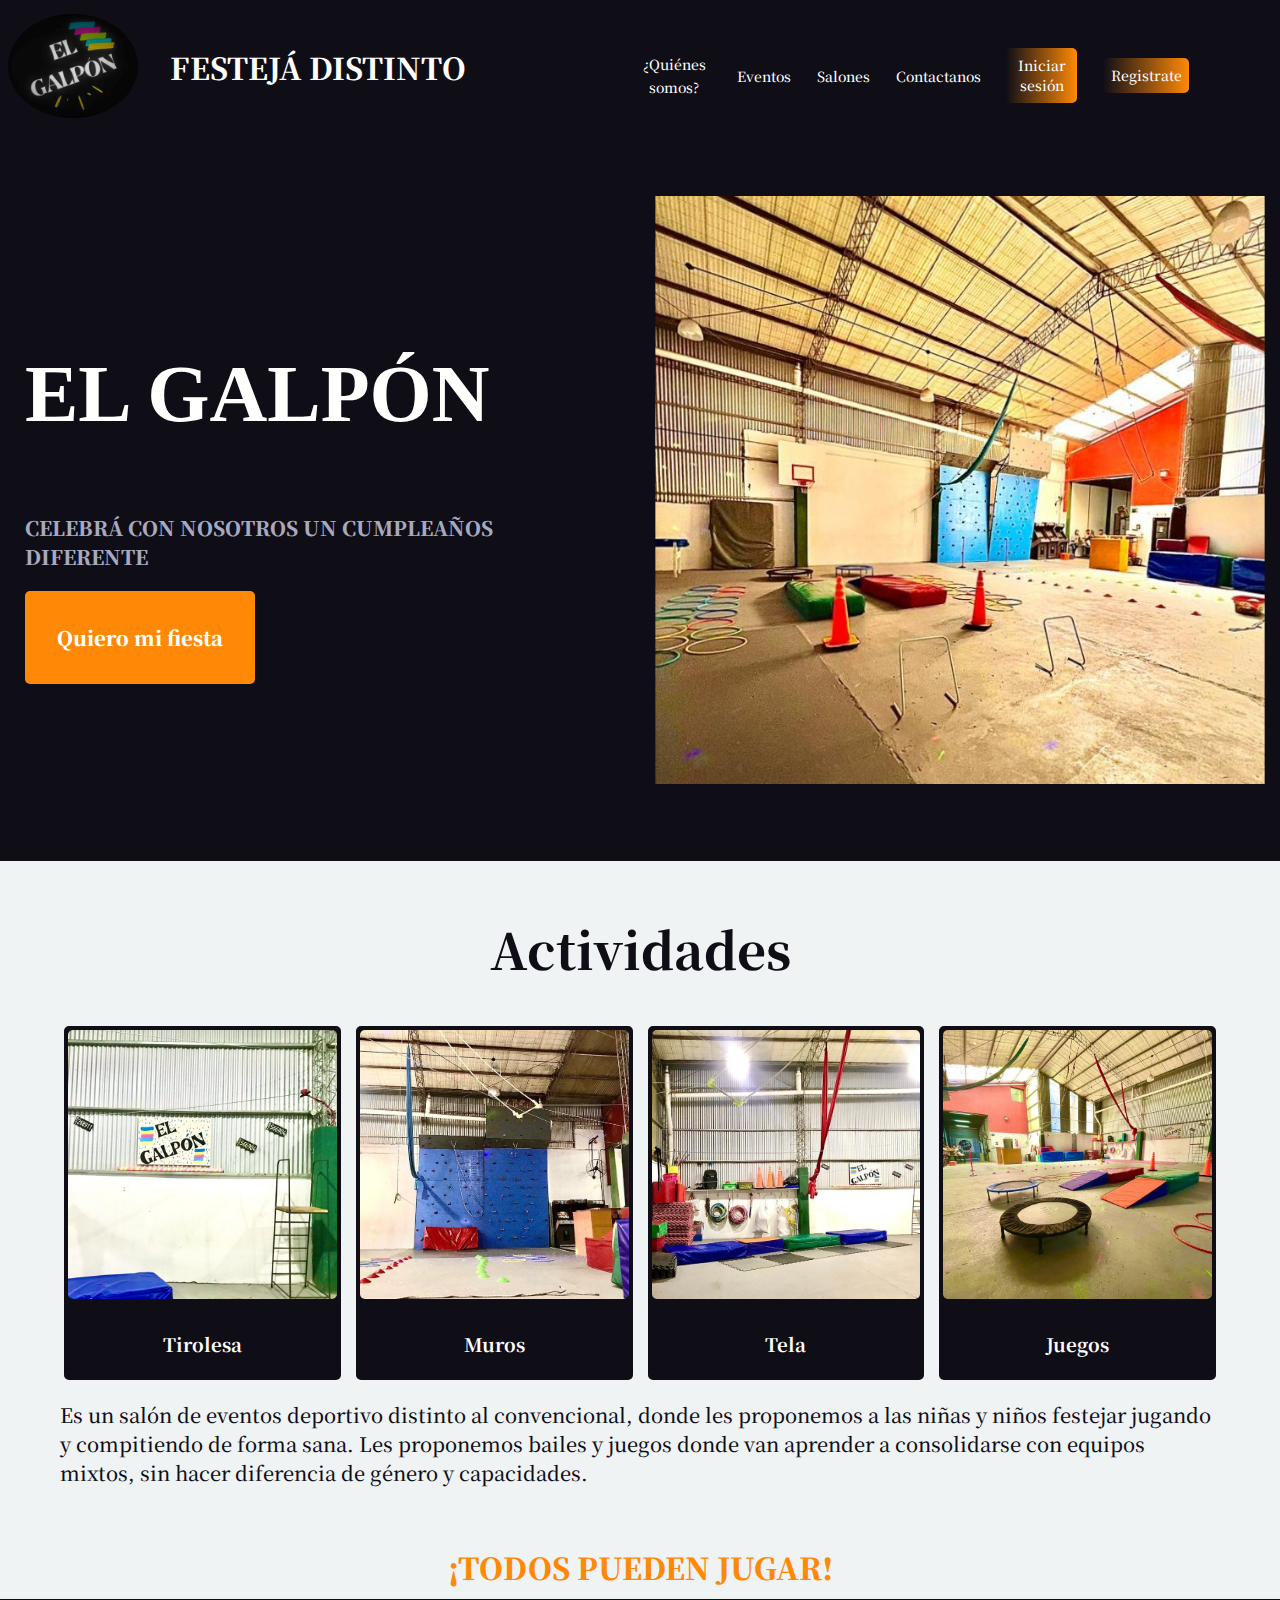
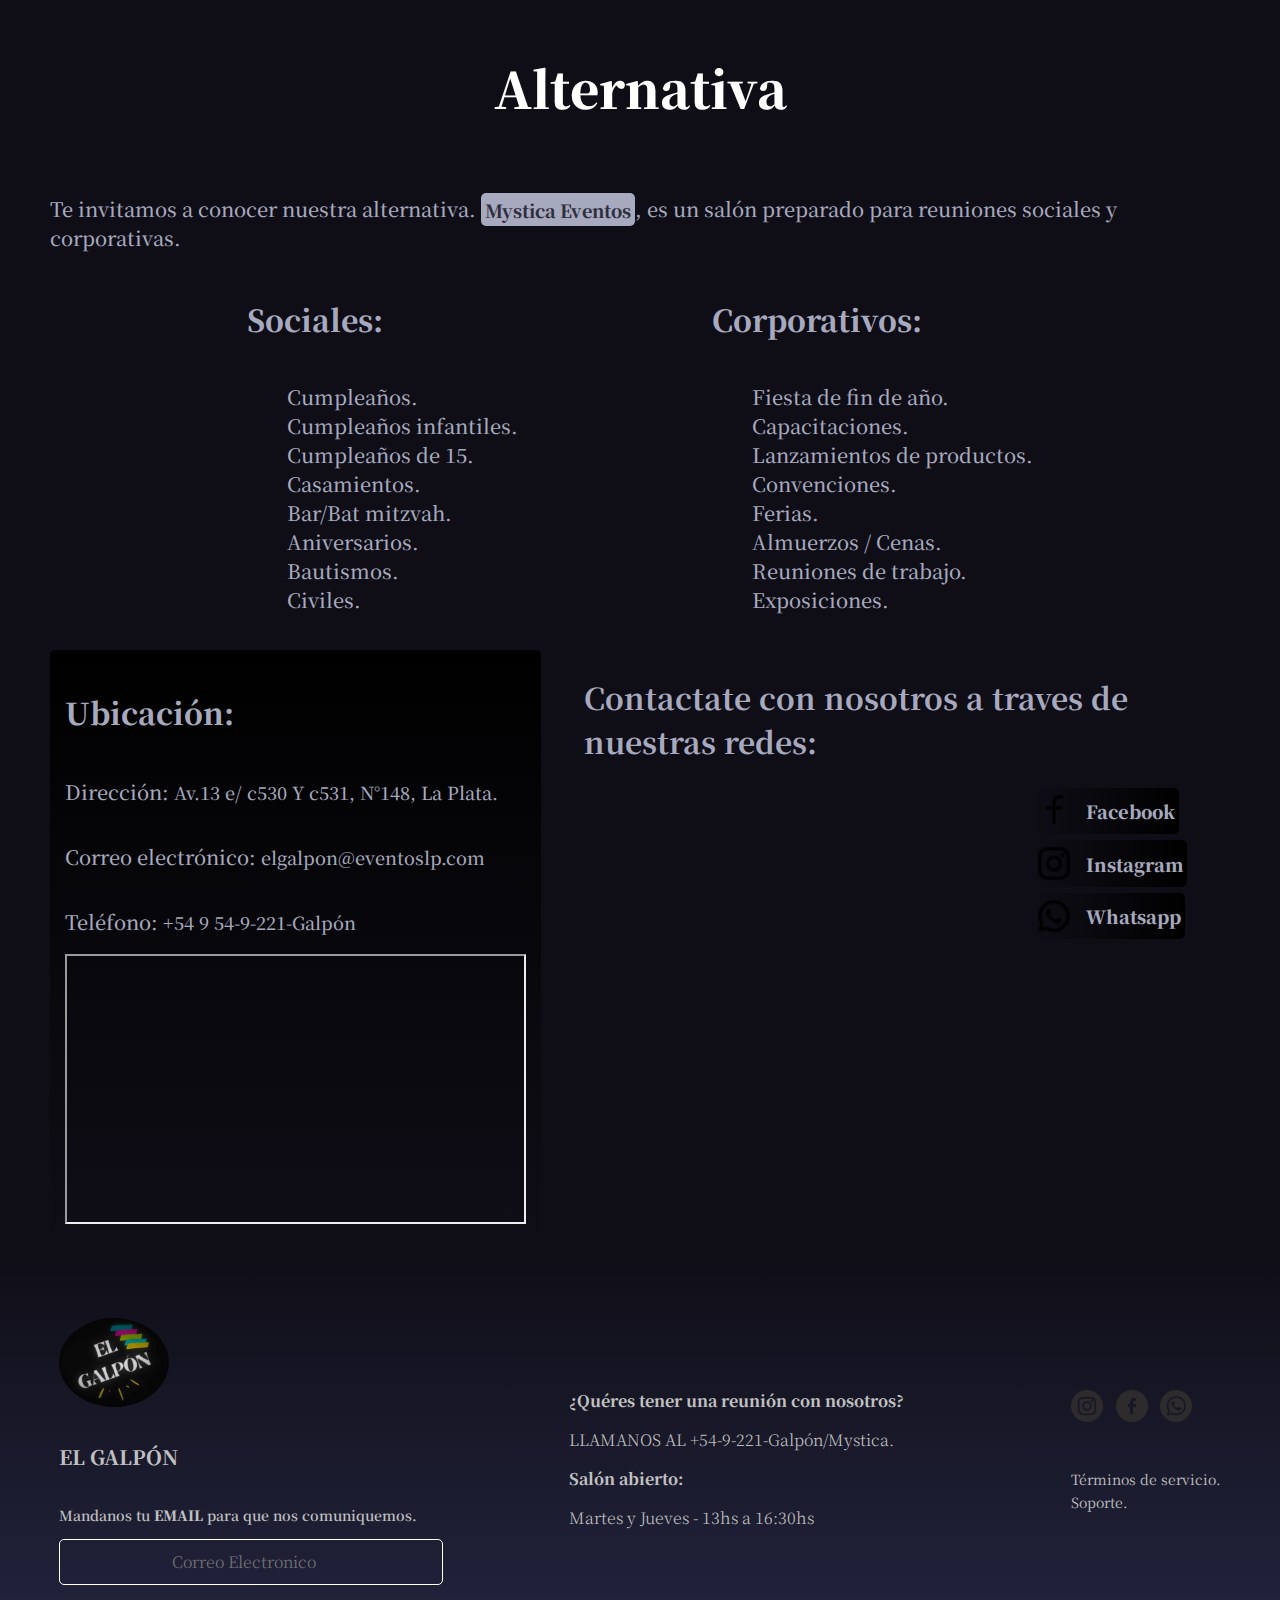
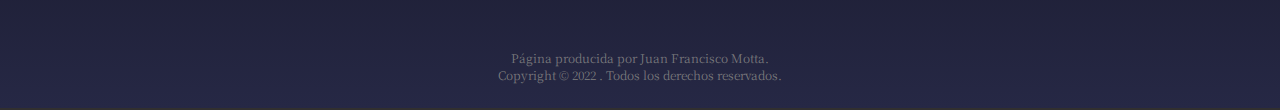
==== commit 7f30332e: "responsive" ====
--- a/index.html
+++ b/index.html
@@ -150,7 +150,7 @@
                 <div class="mail-footer">
                 <img src="elgalpon3.jpg" alt="logo-galpon" class="logo-galpon-footer">
                 <div class="mail-text">
-                    <h3>El GALPÓN</h3>
+                    <h3>EL GALPÓN</h3>
                     <form>
                         <p>Mandanos tu <strong>EMAIL</strong> para que nos comuniquemos.</p>
                         <label for="mail"></label>
--- a/stylee.css
+++ b/stylee.css
@@ -52,11 +52,12 @@
     z-index: 1;
     overflow: visible;
 }
-.navbar-logo {
-    display: flex;
-    align-items: center;
-    justify-content: center;
+.navbar-logo{
+    display: flex;
+    align-items: center;
+    justify-content: flex-start;
     gap: 2.5vw;
+    width: 100%;
 }
 .navbar-logo span{
     color: var(--bg-white);
@@ -534,13 +535,42 @@
 }
 
 /* #pag-log-in */
+#header-login{
+    background: var(--bg-blue);
+    backdrop-filter: blur(15px);
+    width: 100%;
+    display: flex;
+    justify-content: center;
+    align-items: center;
+    height: 15vh;
+    margin: 0px 0px 0px 0px;
+    padding: 0px 14px 0px 8px;
+    position: fixed;
+    top: 0;
+    z-index: 1;
+    overflow: visible;
+}
 #session {
     display: flex;
     align-items: center;
     justify-content: center;
-    background: linear-gradient(to bottom, var(--bg-black), var(--bg-orange));
-    width: 100%;
-    margin-top: 9.3vw;
+    background: linear-gradient(to bottom, var(--bg-white), var(--bg-blue));
+    width: 100%;
+    margin: 120px 0 50px 0;
+}
+.navbar-logo-login{
+    display: flex;
+    justify-content: center;
+    align-items: center;
+    gap: 10px;
+}
+.navbar-logo-login span{
+    font-size: 40px;
+    font-weight: 800;
+    color: var(--bg-white);
+}
+.logo-galpon {
+    max-width: 130px;
 }
 .log-in-session {
     display: flex;
@@ -567,7 +597,7 @@
     padding: 1.5vw 2.5vw;
     font-size: 16px;
     font-weight: 600;
-    border: none;
+    border: .5px solid var(--bg-black);
     border-radius: 5px;
 }
 .log-in-apple {
@@ -580,7 +610,7 @@
     padding: 1.5vw 2.5vw;
     font-size: 16px;
     font-weight: 600;
-    border: none;
+    border:.5px solid var(--bg-black);
     border-radius: 5px;
 }
 .mail-password {
@@ -592,15 +622,15 @@
 }
 .mail {
     background: transparent;
-    color: var(--bg-purple);
+    color: var(--bg-black);
     border-radius: 5px;
     border: solid 1px var(--bg-white);
     padding: 1.7vw 8.7vw;
-    font-size: 16px;
+    font-size: 20px;
     font-weight: 500;
 }
 .siguiente {
-    font-size: 20px;
+    font-size: 30px;
     font-weight: 300;
     color: var(--bg-black);
     justify-content: center;
@@ -610,7 +640,7 @@
 .olv-psw {
     font-size: 14px;
     font-weight: 300;
-    color: var(--bg-black);
+    color: var(--bg-silver);
     justify-content: center;
     align-items: center;
 }
--- a/animation.css
+++ b/animation.css
@@ -35,9 +35,9 @@
     margin-top: 45px;
 }
 .log-in:hover{
-    background: linear-gradient(to right, var(--bg-black), transparent);
+    background: linear-gradient(to right, var(--bg-white), transparent);
     z-index: -1;
-    box-shadow: inset 340px 0 0 0 var(--bg-black);
+    box-shadow: inset 340px 0 0 0 var(--bg-red);
     -webkit-transition: all ease 1s;
     -moz-transition: all ease 1s;
     transition: all ease 1s;
@@ -45,9 +45,9 @@
 
 } 
 .hero-info span > a:hover{
-    background: linear-gradient(to right, var(--bg-black), transparent);
+    background: linear-gradient(to right, var(--bg-white), transparent);
     z-index: -1;
-    box-shadow: inset 340px 0 0 0 var(--bg-black);
+    box-shadow: inset 340px 0 0 0 var(--bg-red);
     -webkit-transition: all ease 1s;
     -moz-transition: all ease 1s;
     transition: all ease 1s;
--- a/mediaqueries.css
+++ b/mediaqueries.css
@@ -43,14 +43,13 @@
     .navbar{
         gap: 24px;
         width: 100%;
-        margin-right: 18px;
     }
     .navbar-list{
         position: absolute;
-        top: 68px;
-        width: 55%;
-        right: 45%;
-        left: 310px;
+        top: 80px;
+        left: 5%;
+        right: 5%;
+        width: 90%;
         background: var(--bg-blacki);
         border: 2px solid var(--bg-black);
         border-radius: 30px 5px 30px 5px;
@@ -84,7 +83,7 @@
 
     }
     #hero img, div{
-        margin-top: 0vw;
+        margin-top: 0px;
     }
     .hero-info{
         width: 100%;
@@ -237,7 +236,7 @@
     /* pag-log-in */
     #session{
         display: flex;
-        margin: 0;
+        margin: 90px;
     }
     .log-in-session{
         padding: 2vw;
@@ -307,7 +306,6 @@
         display: flex;
         background: linear-gradient(to bottom, var(--bg-black), transparent);
         backdrop-filter: none;
-        height: 15vw;
         margin: 0px;
     }
     .navbar-logo {
@@ -320,10 +318,6 @@
     }
     .navbar-list{
         position: absolute;
-        top: 7vw;
-        width: 55%;
-        right: 2.5vw;
-        left: 39vw;
         background: var(--bg-blacki);
         border: 2px solid var(--bg-black);
         border-radius: 30px 0px 30px 5px;
@@ -342,10 +336,6 @@
     .menu-label{
         display: flex;
         cursor: pointer;
-    }
-    .menu-label img{
-        max-width: 4vw;
-        margin-right: 1.5vw;
     }
     #menu-toggle:checked + .navbar-list {
         display: flex;
@@ -417,12 +407,16 @@
     }
 /* pag-log-in*/
     #session{
-        margin-top: 9.3vw;
+        margin: 120px 0 50px 0;
 
     }
     .log-in-session{
         display: flex;
         text-align: center;
+    }
+    .log-in-session h3{
+        font-size: 18px;
+        font-weight: 700;
     }
 }
 @media (max-width: 442px){
@@ -439,27 +433,26 @@
     .navbar{
         margin: 0px;
         display: flex;
-        justify-content: flex-start;
-        align-items: center;
-    }
-    .navbar-logo {
-        display: none;
+        justify-content: flex-end;
+        align-items: center;
+    }
+    .navbar-logo{
+        width: 100%;
+        display: flex;
+        align-items: center;
+        justify-content: center;
     }
     .navbar-list{
         position: absolute;
-        top: 7vw;
-        width: 70%;
-        right: .5vw;
-        left: 1vw;
         background: var(--bg-blacki);
         border: 2px solid var(--bg-black);
-        border-radius: 0px 30px 5px 25px;
+        border-radius: 30px 5px 30px 5px;
         border-top: 0px;
         padding: 3vw 2vw;
         gap: .9vw;
         z-index: 2;
         display: none;
-        align-items: flex-start;
+        align-items: flex-end;
         flex-direction: column;
     }
     .navbar-list a{
@@ -469,12 +462,9 @@
         display: flex;
         cursor: pointer;
     }
-    .menu-label img{
-        max-width: 16px;
-        margin-right: 1.5vw;
-    }
     #menu-toggle:checked + .navbar-list {
         display: flex;
+        align-items: center;
     }
     main{
         width: 100%;
@@ -612,7 +602,19 @@
     
     
 /* pag-log-in */
-    .log-in-session{
-        font-size: 2.2vw;
-    }
+    .log-in-session {
+        width: 100%;
+    }
+    .navbar-logo-login span {
+        font-size: 30px;
+        font-weight: 800;
+        color: var(--bg-white);
+    }
+    .logo-galpon {
+        max-width: 80px;
+    }
+    .mail{
+        padding: 0px;
+    }
+
 }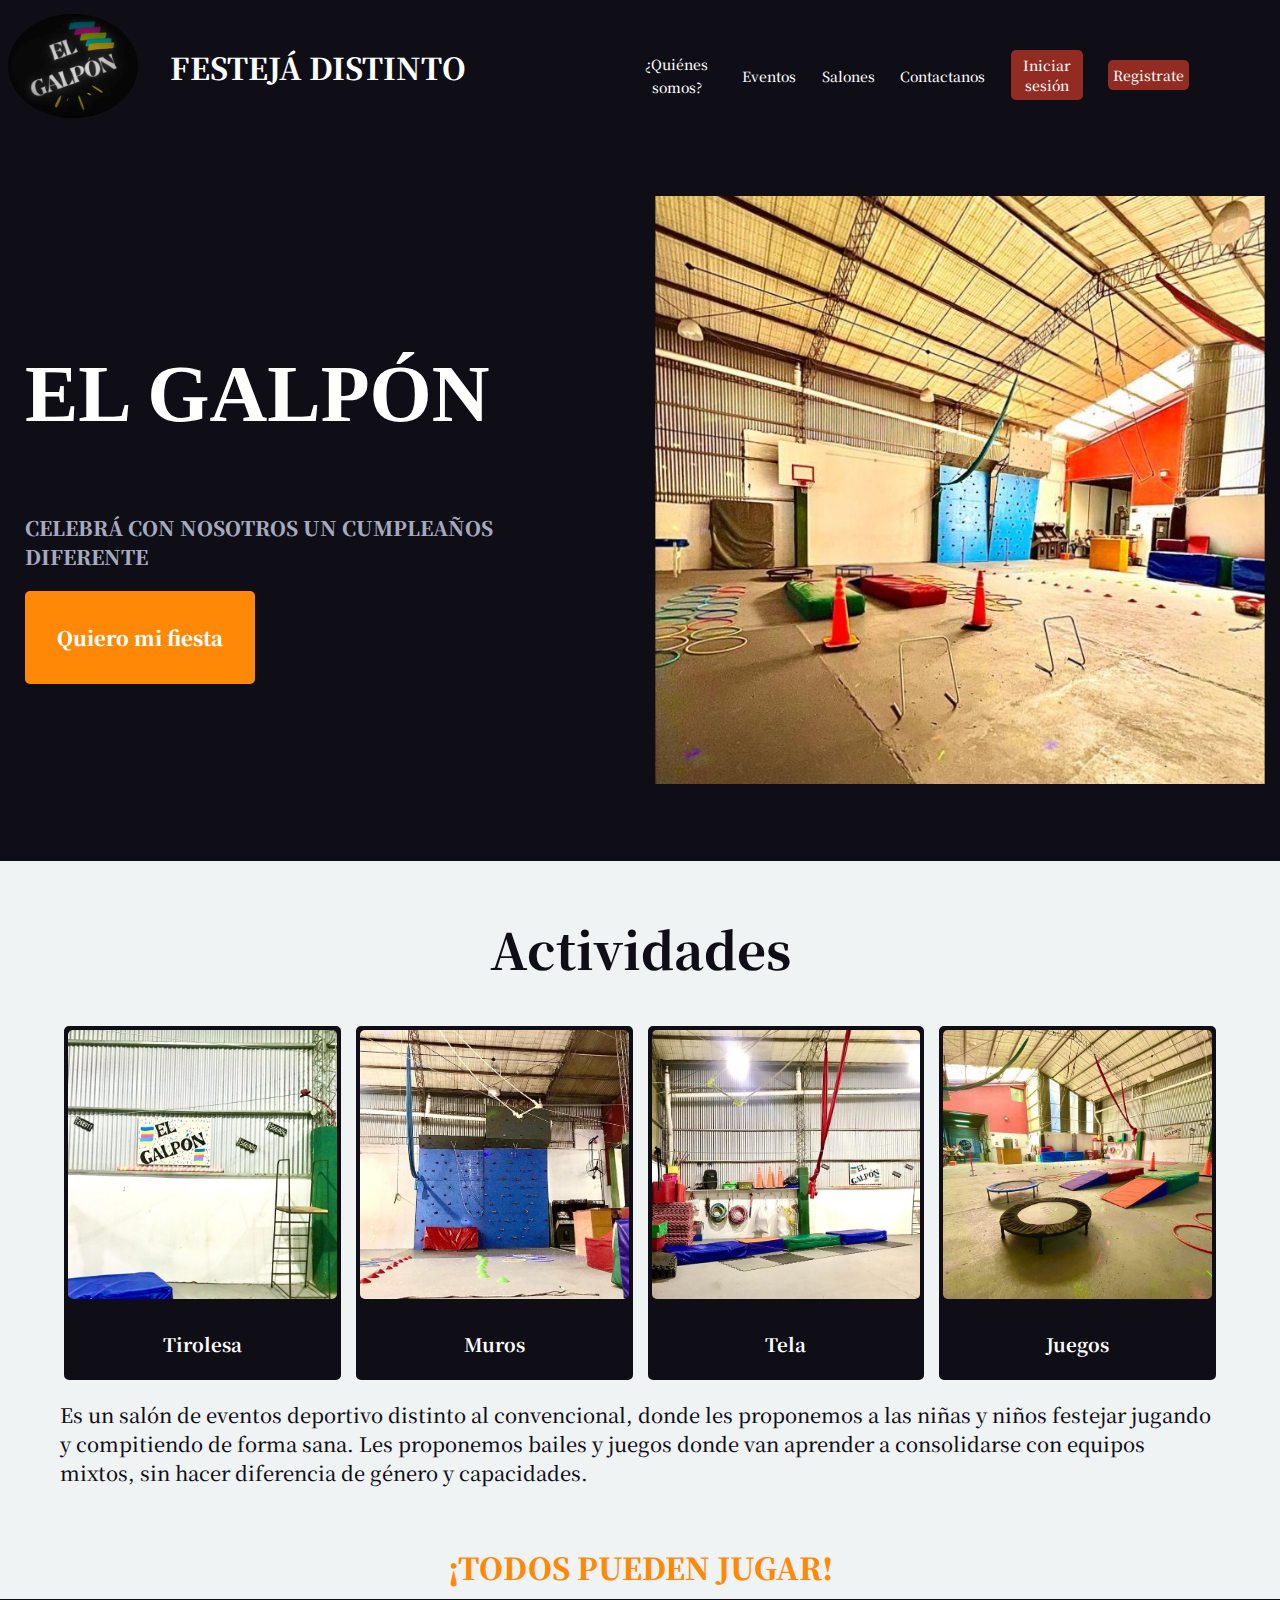
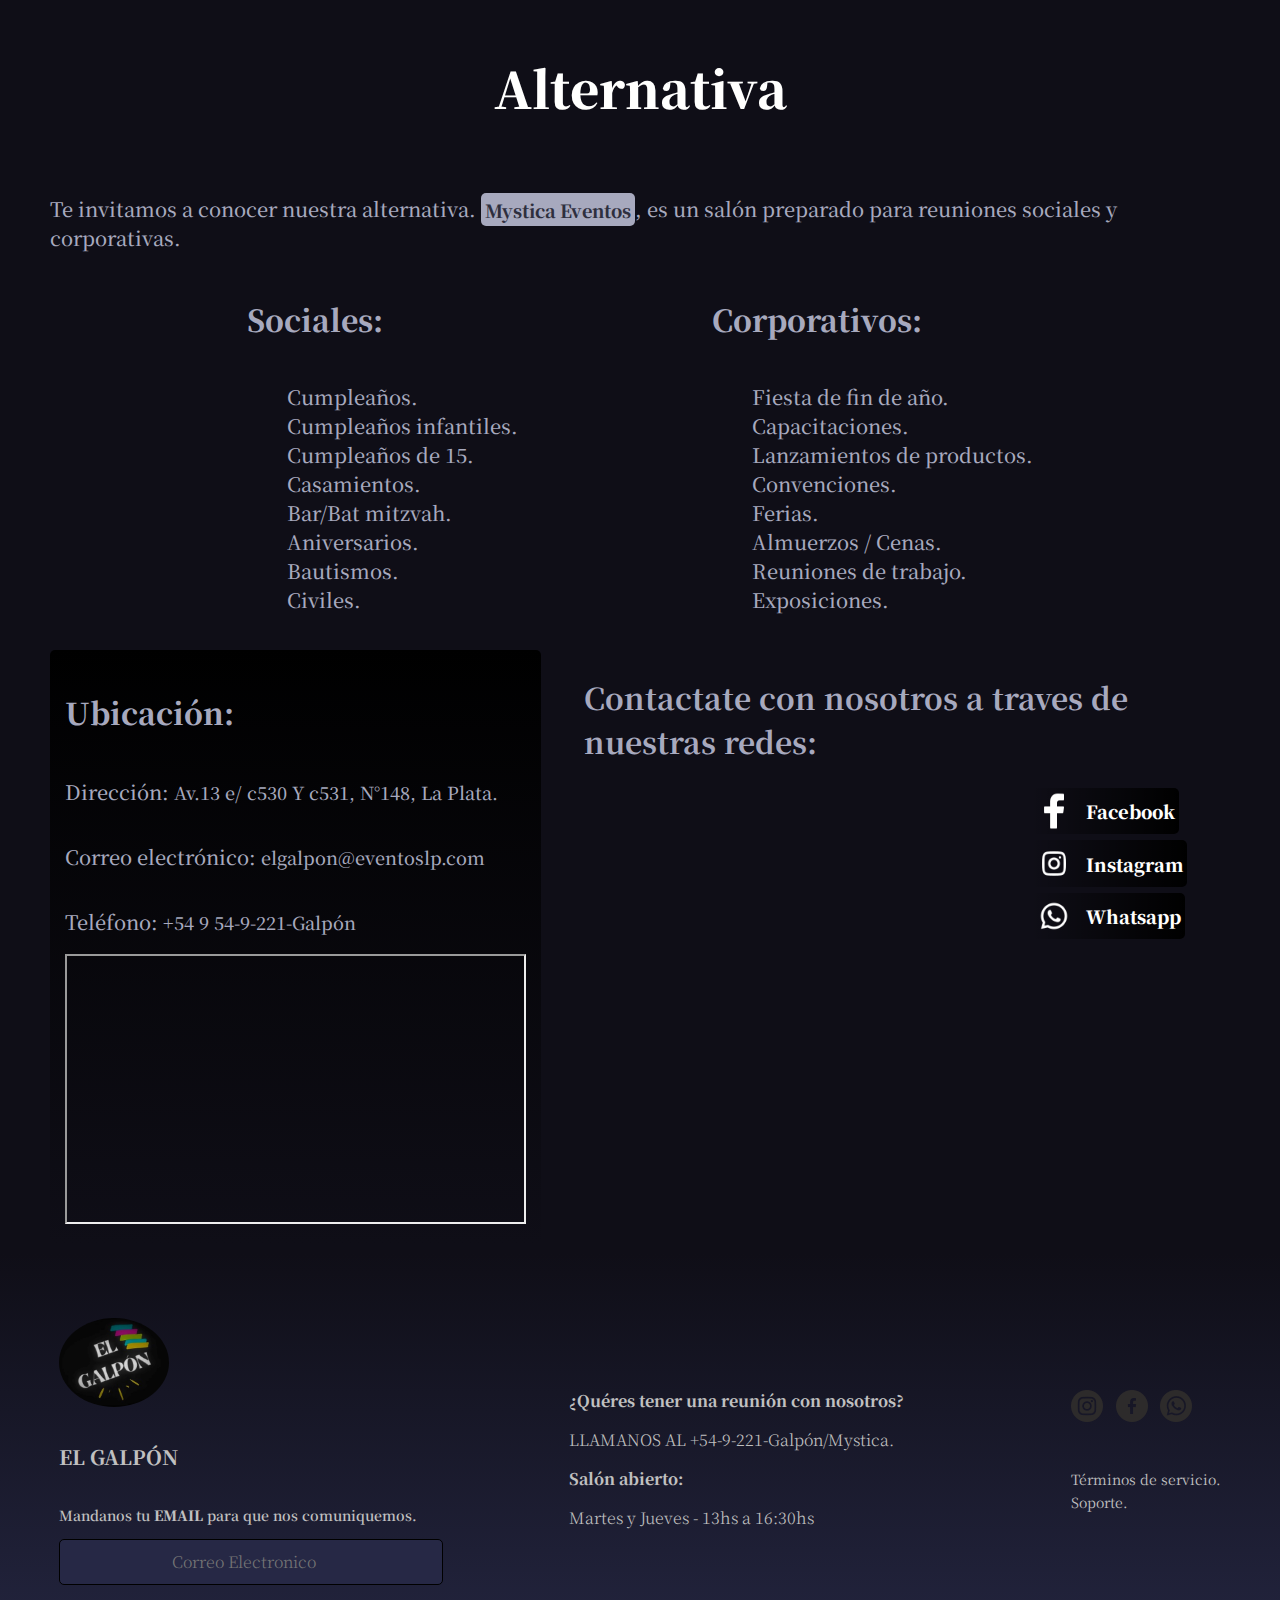
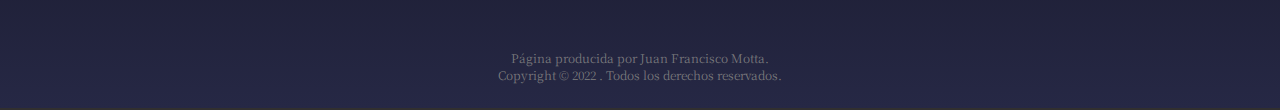
==== commit d366d6a3: "animacionesycolores" ====
--- a/index.html
+++ b/index.html
@@ -167,13 +167,13 @@
                 <div class="footer-links">
                 <ul class="icons-footer">
                     <li>
-                        <a href="https://www.instagram.com/elgalponlaplata/" target="_self"><img class="icon-footer" src="./instagram.png" alt="INSTAGRAM"></a>
+                        <a href="https://www.instagram.com/elgalponlaplata/" target="_self" class="if-ig"><img class="icon-footer" src="./instagram.png" alt="INSTAGRAM"></a>
                     </li>
                     <li>
-                        <a href="https://www.facebook.com/mystica.eventos" target="_self"><img class="icon-footer" src="./facebook.png" alt="FACEBOOK"></a>
+                        <a href="https://www.facebook.com/mystica.eventos" target="_self" class="if-fb"><img class="icon-footer" src="./facebook.png" alt="FACEBOOK"></a>
                     </li>
                     <li>
-                        <a href="#"><img class="icon-footer" src="./whatsapp.png"></a>
+                        <a href="#" class="if-wsp"><img class="icon-footer" src="./whatsapp.png"></a>
                     </li>
                 </ul>
                 <ul class="support">    
--- a/stylee.css
+++ b/stylee.css
@@ -70,6 +70,7 @@
 }
 .logo-galpon{
     max-width: 8.5vw;
+    border-radius: 50%;
 }
 .navbar {
     display: flex;
@@ -96,10 +97,10 @@
     font-weight: 500;
 }
 .log-in{
-    background: linear-gradient(to right, transparent, var(--bg-orange));
-    color: var(--bg-white);
-    border-radius: 5px;
-    padding: .6vw;
+    background: var(--bg-red);
+    color: var(--bg-white);
+    border-radius: 5px;
+    padding: 5px;
     display: block;
 }
 #menu-toggle , .menu-label{
@@ -355,7 +356,7 @@
 .icon-contact a {
     font-size: 18px;
     font-weight: 900;
-    color: var(--bg-purple);
+    color: var(--bg-white);
     display: flex;
     align-items: center;
     gap: 1vw;
@@ -458,9 +459,10 @@
     justify-content: center;
     font-size: 18px;
 }
-.mail-text form >input{
+.mail-text form > input{
     font-size: 16px;
     font-weight: 300;
+    color: var(--bg-white);
 }
 .mail-text form > p{
     font-size: 14px;
@@ -554,9 +556,9 @@
     display: flex;
     align-items: center;
     justify-content: center;
-    background: linear-gradient(to bottom, var(--bg-white), var(--bg-blue));
-    width: 100%;
-    margin: 120px 0 50px 0;
+    background: var(--bg-blue);
+    width: 100%;
+    margin: 45px 0 50px 0;
 }
 .navbar-logo-login{
     display: flex;
@@ -582,7 +584,7 @@
     padding: 6vw 1vw;
     box-shadow:  7.5vw 2vw 25vw var(--bg-black);
     border-radius: 10px;
-    background: transparent;
+    background: linear-gradient(to bottom, var(--bg-lightblue), var(--bg-purple));
 }
 .icon-red {
     max-width: 1.5vw;
@@ -621,10 +623,10 @@
     flex-direction: column;
 }
 .mail {
-    background: transparent;
-    color: var(--bg-black);
-    border-radius: 5px;
-    border: solid 1px var(--bg-white);
+    background: var(--bg-lightblue);
+    color: var(--bg-white);
+    border-radius: 5px;
+    border: solid 1px var(--bg-black);
     padding: 1.7vw 8.7vw;
     font-size: 20px;
     font-weight: 500;
@@ -640,7 +642,7 @@
 .olv-psw {
     font-size: 14px;
     font-weight: 300;
-    color: var(--bg-silver);
+    color: var(--bg-black);
     justify-content: center;
     align-items: center;
 }
--- a/animation.css
+++ b/animation.css
@@ -24,25 +24,9 @@
     --bg-purple: #a7a9be;
     --bg-violet: #2e2f3e;      
 }
-.logo-galpon{
-    border-radius: 50%;
-    transition:all 1s ease-in-out;
-}
-.logo-galpon:hover{
-    max-width: 12vw;
-    transform: rotate(360deg);
-    transition:all 1s ease-in-out;
-    margin-top: 45px;
-}
 .log-in:hover{
-    background: linear-gradient(to right, var(--bg-white), transparent);
-    z-index: -1;
-    box-shadow: inset 340px 0 0 0 var(--bg-red);
-    -webkit-transition: all ease 1s;
-    -moz-transition: all ease 1s;
-    transition: all ease 1s;
-    text-transform: uppercase;
-
+    box-shadow: 4px 2px 10px 2px var(--bg-blacki);
+    transform: scale(1.1);
 } 
 .hero-info span > a:hover{
     background: linear-gradient(to right, var(--bg-white), transparent);
@@ -73,8 +57,8 @@
 }
 .link-contact:hover{
     background: linear-gradient(to right, var(--bg-black), transparent);
-    box-shadow: inset 340px 0 0 0 var(--bg-lightwhite);
-    color: var(--bg-black);
+    box-shadow: inset 340px 0 0 0 var(--bg-lightblue);
+    color: var(--bg-white);
     -webkit-transition: all ease 1s;
     -moz-transition: all ease 1s;
     transition: all ease 1s;
--- a/mediaqueries.css
+++ b/mediaqueries.css
@@ -615,6 +615,7 @@
     }
     .mail{
         padding: 0px;
-    }
-
-}+        max-width: 250px;
+    }
+
+}   